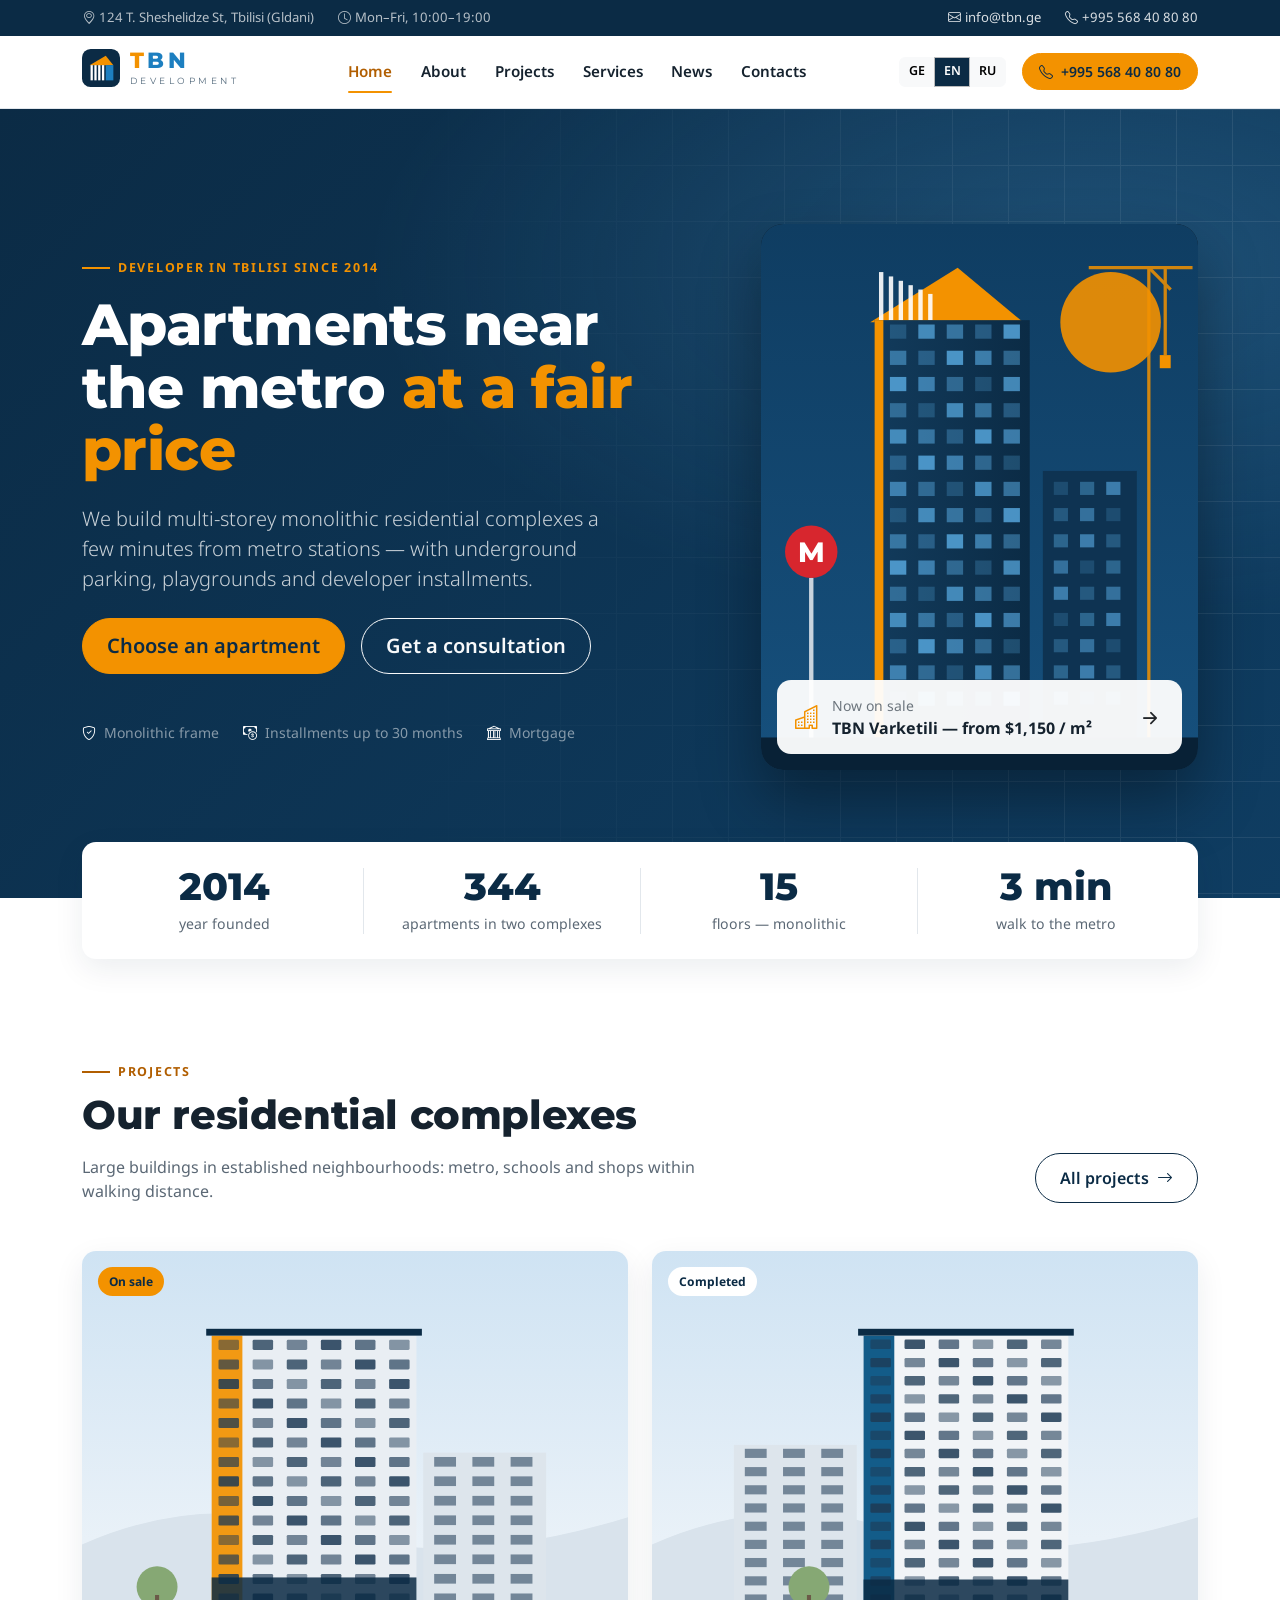
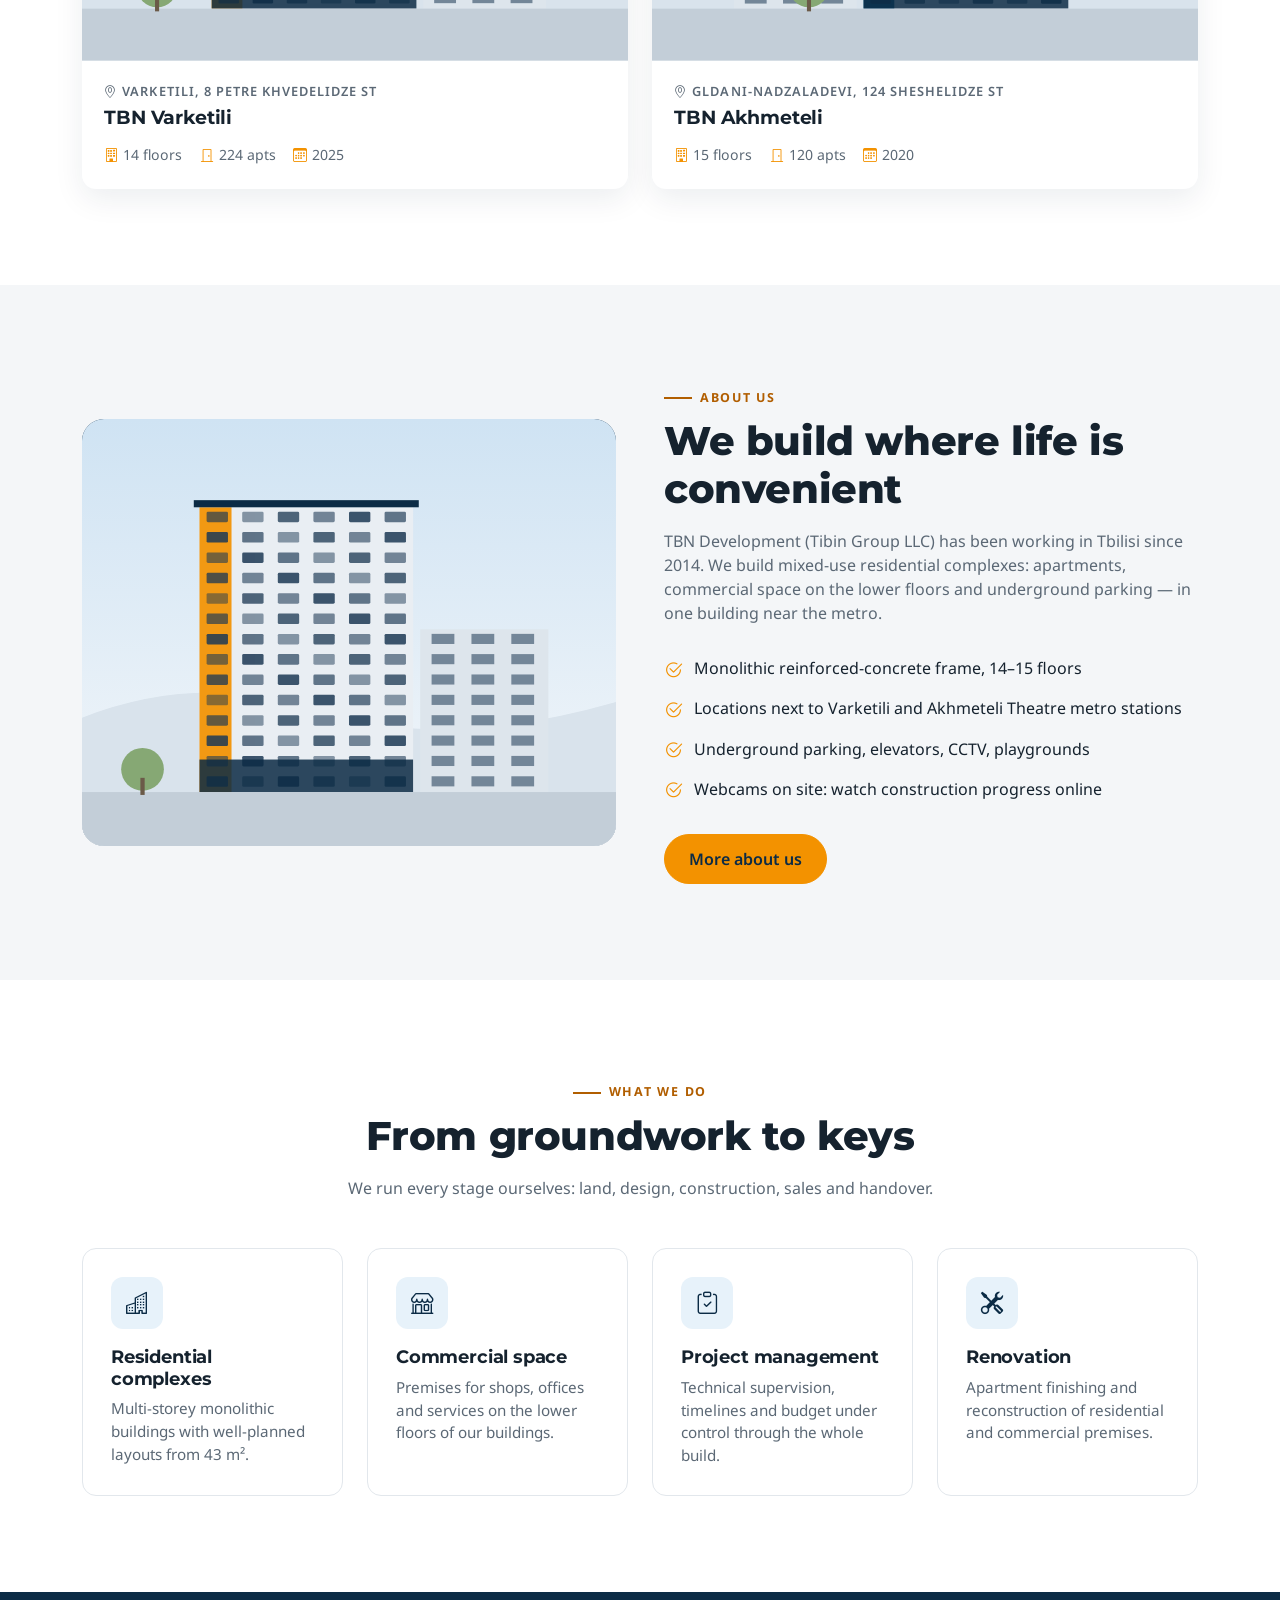
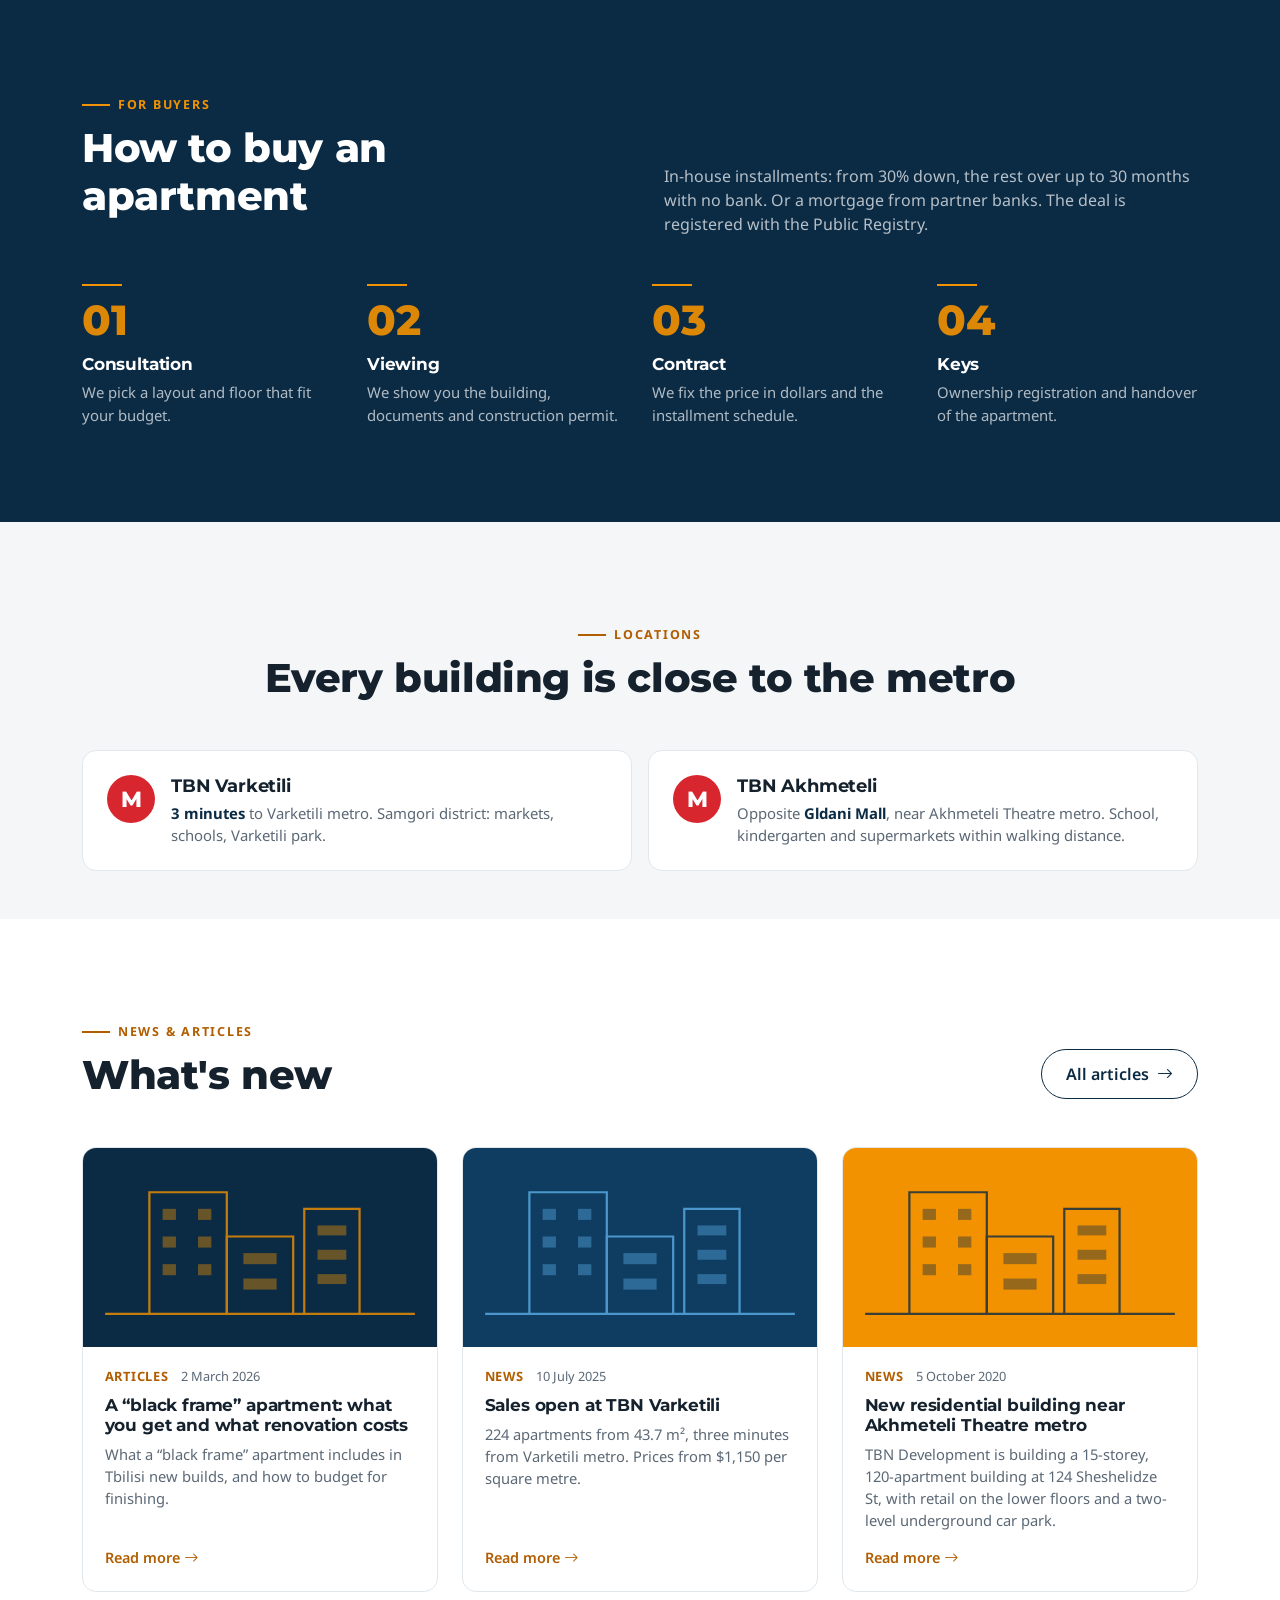
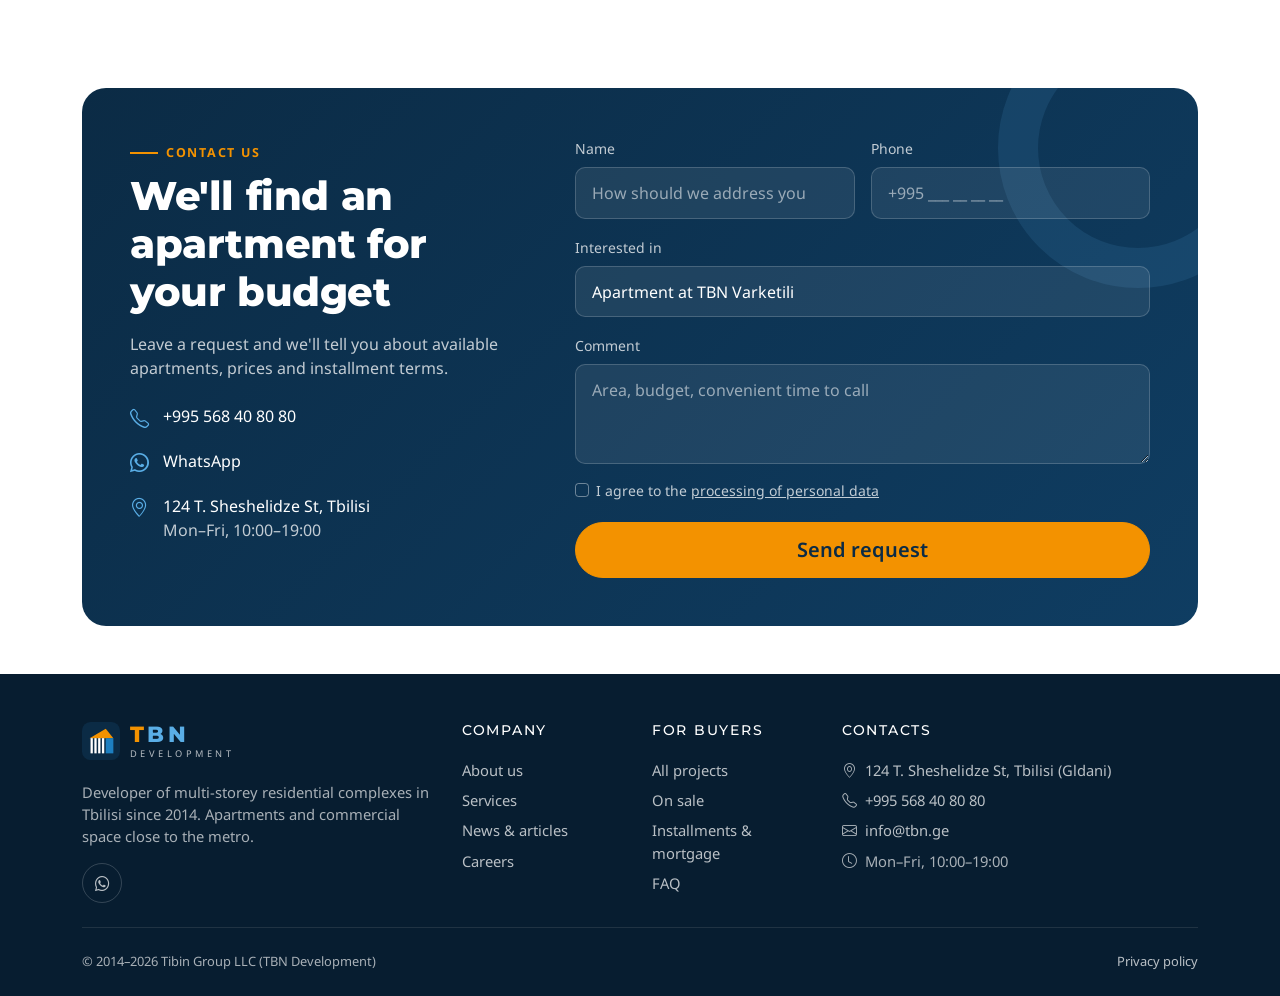
==== index.html @ 46a39933 "TBN Development: landing page and section pages (RU/EN/KA) Co-Authored-By: Claude Opus 5.5 <noreply@" ====
<!doctype html>
<html lang="ru">
<head>
  <meta charset="utf-8">
  <meta name="viewport" content="width=device-width, initial-scale=1">
  <title data-i18n="h.title">TBN Development — квартиры у метро в Тбилиси</title>
  <meta name="description" content="TBN Development — девелопер многоэтажных жилых комплексов в Тбилиси с 2014 года. Квартиры рядом с метро в Варкетили и Глдани, рассрочка от застройщика, ипотека." data-i18n-content="h.desc">
  <meta name="theme-color" content="#0b2b45">
  <meta property="og:type" content="website">
  <meta property="og:title" content="TBN Development — квартиры у метро в Тбилиси">
  <meta property="og:description" content="Монолитные жилые комплексы рядом с метро. С 2014 года.">
  <link rel="icon" href="assets/img/favicon.svg" type="image/svg+xml">

  <link rel="preconnect" href="https://fonts.googleapis.com">
  <link rel="preconnect" href="https://fonts.gstatic.com" crossorigin>
  <link href="https://fonts.googleapis.com/css2?family=Montserrat:wght@600;700;800&family=Noto+Sans:wght@400;500;600;700&family=Noto+Sans+Georgian:wght@400;600;700;800&display=swap" rel="stylesheet">
  <link href="https://cdn.jsdelivr.net/npm/bootstrap@5.3.3/dist/css/bootstrap.min.css" rel="stylesheet">
  <link href="https://cdn.jsdelivr.net/npm/bootstrap-icons@1.11.3/font/bootstrap-icons.min.css" rel="stylesheet">
  <link href="assets/css/style.css" rel="stylesheet">

  <script type="application/ld+json">
  {
    "@context": "https://schema.org",
    "@type": "HomeAndConstructionBusiness",
    "name": "TBN Development",
    "legalName": "Tibin Group LLC",
    "url": "http://www.tbn.ge/",
    "telephone": "+995568408080",
    "foundingDate": "2014",
    "address": { "@type": "PostalAddress", "streetAddress": "124 Tengiz Sheshelidze St", "addressLocality": "Tbilisi", "addressCountry": "GE" },
    "geo": { "@type": "GeoCoordinates", "latitude": 41.79012, "longitude": 44.81297 },
    "knowsLanguage": ["ka", "en", "ru"]
  }
  </script>
  <script data-goatcounter="https://olegi808.goatcounter.com/count" async src="https://gc.zgo.at/count.js"></script>
</head>
<body data-page="home">
  <a class="visually-hidden-focusable position-absolute top-0 start-0 m-2 btn btn-primary btn-sm" href="#main" data-i18n="ui.skip">Перейти к содержимому</a>
  <div data-include="header"></div>

  <main id="main">
    <!-- ===== HERO ===== -->
    <section class="vx-hero">
      <div class="vx-hero__grid"></div>
      <div class="container position-relative">
        <div class="row align-items-center g-4 g-lg-5">
          <div class="col-lg-7">
            <span class="vx-eyebrow" data-i18n="h.eyebrow">Девелопер в Тбилиси с 2014 года</span>
            <h1 class="mt-3 mb-4" data-i18n="h.h1">Квартиры у&nbsp;метро<br><span>по честной цене</span></h1>
            <p class="lead mb-4" data-i18n="h.lead">Строим многоэтажные монолитные жилые комплексы в нескольких минутах от станций метро — с подземным паркингом, детскими площадками и рассрочкой от застройщика.</p>
            <div class="d-flex flex-wrap gap-3">
              <a href="projects.html" class="btn btn-primary btn-lg" data-i18n="h.ctaProjects">Выбрать квартиру</a>
              <a href="#lead" class="btn btn-outline-light btn-lg" data-i18n="h.ctaConsult">Получить консультацию</a>
            </div>
            <div class="d-flex flex-wrap gap-4 mt-5 small text-white-50">
              <span><i class="bi bi-shield-check me-2 text-white"></i><span data-i18n="h.b1">Монолитный каркас</span></span>
              <span><i class="bi bi-cash-coin me-2 text-white"></i><span data-i18n="h.b2">Рассрочка до 30 месяцев</span></span>
              <span><i class="bi bi-bank me-2 text-white"></i><span data-i18n="h.b3">Ипотека</span></span>
            </div>
          </div>
          <div class="col-lg-5 d-none d-lg-block">
            <div class="vx-hero__visual" data-hero-visual>
              <a class="vx-hero__badge" href="project.html?id=varketili">
                <i class="bi bi-buildings"></i>
                <span class="flex-grow-1">
                  <small class="d-block text-secondary" data-i18n="h.badgeSmall">Сейчас в продаже</small>
                  <strong data-i18n="h.badge">TBN Varketili — от $1 150 / м²</strong>
                </span>
                <i class="bi bi-arrow-right-short fs-3 text-dark"></i>
              </a>
            </div>
          </div>
        </div>
      </div>
    </section>

    <!-- ===== ЦИФРЫ ===== -->
    <section class="vx-stats" aria-label="Компания в цифрах" data-i18n-aria="h.stats">
      <div class="container">
        <div class="vx-stats__card">
          <div class="row row-cols-2 row-cols-md-4 g-4 text-center">
            <div class="col"><div class="vx-stat__num" data-count="2014">2014</div><div class="vx-stat__label" data-i18n="h.s1">год основания</div></div>
            <div class="col"><div class="vx-stat__num" data-count="344">344</div><div class="vx-stat__label" data-i18n="h.s2">квартиры в двух комплексах</div></div>
            <div class="col"><div class="vx-stat__num" data-count="15">15</div><div class="vx-stat__label" data-i18n="h.s3">этажей — монолит</div></div>
            <div class="col"><div class="vx-stat__num" data-i18n="h.s4num">3 мин</div><div class="vx-stat__label" data-i18n="h.s4">пешком до метро</div></div>
          </div>
        </div>
      </div>
    </section>

    <!-- ===== ПРОЕКТЫ ===== -->
    <section class="vx-section" id="projects">
      <div class="container">
        <div class="d-flex flex-column flex-md-row justify-content-between align-items-md-end gap-3 mb-5">
          <div>
            <span class="vx-eyebrow" data-i18n="h.projEyebrow">Проекты</span>
            <h2 class="vx-section__title" data-i18n="h.projTitle">Наши жилые комплексы</h2>
            <p class="vx-section__lead mb-0" data-i18n="h.projLead">Большие дома в спальных районах с развитой инфраструктурой: метро, школы, магазины — в шаговой доступности.</p>
          </div>
          <a href="projects.html" class="btn btn-outline-dark flex-shrink-0"><span data-i18n="h.allProjects">Все проекты</span> <i class="bi bi-arrow-right ms-1"></i></a>
        </div>
        <div class="row g-4" data-projects="3"></div>
      </div>
    </section>

    <!-- ===== О КОМПАНИИ ===== -->
    <section class="vx-section vx-section--sand" id="about">
      <div class="container">
        <div class="row align-items-center g-4 g-lg-5">
          <div class="col-lg-6 vx-reveal">
            <div class="vx-about__img" data-about-visual></div>
          </div>
          <div class="col-lg-6 vx-reveal">
            <span class="vx-eyebrow" data-i18n="h.aboutEyebrow">О компании</span>
            <h2 class="vx-section__title" data-i18n="h.aboutTitle">Строим там, где удобно жить</h2>
            <p class="vx-section__lead" data-i18n="h.aboutLead">TBN Development (ООО «Тибин Груп») работает в Тбилиси с 2014 года. Мы строим многофункциональные жилые комплексы: квартиры, коммерческие помещения на нижних этажах и подземный паркинг — в одном доме рядом с метро.</p>
            <ul class="vx-check my-4">
              <li><i class="bi bi-check2-circle"></i><span data-i18n="h.a1">Монолитный железобетонный каркас, 14–15 этажей</span></li>
              <li><i class="bi bi-check2-circle"></i><span data-i18n="h.a2">Локации у станций метро «Варкетили» и «Театр Ахметели»</span></li>
              <li><i class="bi bi-check2-circle"></i><span data-i18n="h.a3">Подземный паркинг, лифты, видеонаблюдение, детские площадки</span></li>
              <li><i class="bi bi-check2-circle"></i><span data-i18n="h.a4">Веб-камеры на стройке: ход работ можно смотреть онлайн</span></li>
            </ul>
            <a href="about.html" class="btn btn-primary" data-i18n="h.aboutBtn">Подробнее о компании</a>
          </div>
        </div>
      </div>
    </section>

    <!-- ===== УСЛУГИ ===== -->
    <section class="vx-section" id="services">
      <div class="container">
        <div class="text-center mb-5">
          <span class="vx-eyebrow" data-i18n="h.servEyebrow">Что мы делаем</span>
          <h2 class="vx-section__title" data-i18n="h.servTitle">От котлована до ключей</h2>
          <p class="vx-section__lead mx-auto" data-i18n="h.servLead">Сами ведём проект на всех этапах: участок, проектирование, строительство, продажи и сдача дома.</p>
        </div>
        <div class="row g-4">
          <div class="col-sm-6 col-lg-3 vx-reveal">
            <div class="vx-service">
              <div class="vx-service__icon"><i class="bi bi-buildings"></i></div>
              <h3 data-i18n="svc.design.t">Жилые комплексы</h3>
              <p data-i18n="svc.design.d">Многоэтажные монолитные дома с продуманными планировками от 43 м².</p>
            </div>
          </div>
          <div class="col-sm-6 col-lg-3 vx-reveal">
            <div class="vx-service">
              <div class="vx-service__icon"><i class="bi bi-shop"></i></div>
              <h3 data-i18n="svc.build.t">Коммерция</h3>
              <p data-i18n="svc.build.d">Помещения под магазины, офисы и сервисы на нижних этажах наших домов.</p>
            </div>
          </div>
          <div class="col-sm-6 col-lg-3 vx-reveal">
            <div class="vx-service">
              <div class="vx-service__icon"><i class="bi bi-clipboard-check"></i></div>
              <h3 data-i18n="svc.finish.t">Управление проектом</h3>
              <p data-i18n="svc.finish.d">Технический надзор, сроки и бюджет под контролем на всём цикле стройки.</p>
            </div>
          </div>
          <div class="col-sm-6 col-lg-3 vx-reveal">
            <div class="vx-service">
              <div class="vx-service__icon"><i class="bi bi-tools"></i></div>
              <h3 data-i18n="svc.repair.t">Ремонт</h3>
              <p data-i18n="svc.repair.d">Отделка квартир и реконструкция жилых и коммерческих помещений.</p>
            </div>
          </div>
        </div>
      </div>
    </section>

    <!-- ===== ЭТАПЫ ПОКУПКИ ===== -->
    <section class="vx-section vx-section--dark">
      <div class="container">
        <div class="row g-4 g-lg-5 align-items-end mb-5">
          <div class="col-lg-6">
            <span class="vx-eyebrow" data-i18n="h.buyEyebrow">Покупателям</span>
            <h2 class="vx-section__title" data-i18n="h.buyTitle">Как купить квартиру</h2>
          </div>
          <div class="col-lg-6">
            <p class="vx-section__lead mb-0" data-i18n="h.buyLead">Внутренняя рассрочка: первый взнос от 30%, остаток — до 30 месяцев без банка. Или ипотека банков-партнёров. Сделка регистрируется в Публичном реестре.</p>
          </div>
        </div>
        <div class="row g-4">
          <div class="col-sm-6 col-lg-3 vx-reveal"><div class="vx-step"><div class="vx-step__num">01</div><h3 data-i18n="st1.t">Консультация</h3><p data-i18n="st1.d">Подбираем планировку и этаж под ваш бюджет.</p></div></div>
          <div class="col-sm-6 col-lg-3 vx-reveal"><div class="vx-step"><div class="vx-step__num">02</div><h3 data-i18n="st2.t">Просмотр</h3><p data-i18n="st2.d">Показываем объект, документы и разрешение на строительство.</p></div></div>
          <div class="col-sm-6 col-lg-3 vx-reveal"><div class="vx-step"><div class="vx-step__num">03</div><h3 data-i18n="st3.t">Договор</h3><p data-i18n="st3.d">Фиксируем цену в долларах и график рассрочки.</p></div></div>
          <div class="col-sm-6 col-lg-3 vx-reveal"><div class="vx-step"><div class="vx-step__num">04</div><h3 data-i18n="st4.t">Ключи</h3><p data-i18n="st4.d">Регистрация собственности и передача квартиры.</p></div></div>
        </div>
      </div>
    </section>

    <!-- ===== ЛОКАЦИИ ===== -->
    <section class="vx-section vx-section--sand pb-5">
      <div class="container">
        <div class="text-center mb-5">
          <span class="vx-eyebrow" data-i18n="h.locEyebrow">Локации</span>
          <h2 class="vx-section__title" data-i18n="h.locTitle">Каждый дом — рядом с метро</h2>
        </div>
        <div class="row g-3 justify-content-center">
          <div class="col-md-6 vx-reveal">
            <div class="vx-loc">
              <div class="vx-loc__metro" aria-hidden="true">M</div>
              <div>
                <h3>TBN Varketili</h3>
                <p data-i18n="loc1"><strong>3 минуты</strong> до метро «Варкетили». Самгорский район: рынки, школы, парк Варкетили.</p>
              </div>
            </div>
          </div>
          <div class="col-md-6 vx-reveal">
            <div class="vx-loc">
              <div class="vx-loc__metro" aria-hidden="true">M</div>
              <div>
                <h3>TBN Akhmeteli</h3>
                <p data-i18n="loc2">Напротив <strong>Gldani Mall</strong>, рядом с метро «Театр Ахметели». Школа, детсад и супермаркеты в шаговой доступности.</p>
              </div>
            </div>
          </div>
        </div>
      </div>
    </section>

    <!-- ===== НОВОСТИ ===== -->
    <section class="vx-section" id="news">
      <div class="container">
        <div class="d-flex flex-column flex-md-row justify-content-between align-items-md-end gap-3 mb-5">
          <div>
            <span class="vx-eyebrow" data-i18n="h.newsEyebrow">Новости и статьи</span>
            <h2 class="vx-section__title mb-0" data-i18n="h.newsTitle">Что нового</h2>
          </div>
          <a href="news.html" class="btn btn-outline-dark flex-shrink-0"><span data-i18n="h.allNews">Все материалы</span> <i class="bi bi-arrow-right ms-1"></i></a>
        </div>
        <div class="row g-4" data-news="3"></div>
      </div>
    </section>

    <!-- ===== ЗАЯВКА ===== -->
    <section class="pb-5" id="lead">
      <div class="container">
        <div class="vx-cta p-4 p-md-5">
          <div class="row g-4 g-lg-5 position-relative" style="z-index:1">
            <div class="col-lg-5">
              <span class="vx-eyebrow" data-i18n="f.eyebrow">Связаться с нами</span>
              <h2 class="vx-section__title text-white" data-i18n="f.title">Подберём квартиру под ваш бюджет</h2>
              <p class="opacity-75 mb-4" data-i18n="f.lead">Оставьте заявку — расскажем о свободных квартирах, ценах и условиях рассрочки.</p>
              <div class="vx-contact-line"><i class="bi bi-telephone"></i><a href="tel:+995568408080">+995 568 40 80 80</a></div>
              <div class="vx-contact-line"><i class="bi bi-whatsapp"></i><a href="https://wa.me/995568408080" target="_blank" rel="noopener">WhatsApp</a></div>
              <div class="vx-contact-line"><i class="bi bi-geo-alt"></i><span><span data-i18n="ui.addrShort">Тбилиси, ул. Т. Шешелидзе, 124</span><br><span class="opacity-75" data-i18n="ui.hours">Пн–Пт, 10:00–19:00</span></span></div>
            </div>
            <div class="col-lg-7">
              <form class="row g-3" data-lead novalidate>
                <div class="col-sm-6">
                  <label class="form-label small opacity-75" for="leadName" data-i18n="f.name">Имя</label>
                  <input class="form-control" id="leadName" name="name" autocomplete="name" placeholder="Как к вам обращаться" data-i18n-ph="f.namePh" required>
                  <div class="invalid-feedback" data-i18n="f.nameErr">Введите имя</div>
                </div>
                <div class="col-sm-6">
                  <label class="form-label small opacity-75" for="leadPhone" data-i18n="f.phone">Телефон</label>
                  <input class="form-control" id="leadPhone" name="phone" type="tel" autocomplete="tel" placeholder="+995 ___ __ __ __" pattern="[+0-9 ()\-]{7,}" required>
                  <div class="invalid-feedback" data-i18n="f.phoneErr">Введите корректный номер</div>
                </div>
                <div class="col-12">
                  <label class="form-label small opacity-75" for="leadTopic" data-i18n="f.topic">Интересует</label>
                  <select class="form-select" id="leadTopic" name="topic">
                    <option value="varketili" data-i18n="f.t1">Квартира в TBN Varketili</option>
                    <option value="finance" data-i18n="f.t2">Рассрочка / ипотека</option>
                    <option value="commercial" data-i18n="f.t3">Коммерческое помещение</option>
                    <option value="parking" data-i18n="f.t4">Парковочное место</option>
                    <option value="other" data-i18n="f.t5">Другое</option>
                  </select>
                </div>
                <div class="col-12">
                  <label class="form-label small opacity-75" for="leadMsg" data-i18n="f.msg">Комментарий</label>
                  <textarea class="form-control" id="leadMsg" name="message" rows="3" placeholder="Площадь, бюджет, удобное время для звонка" data-i18n-ph="f.msgPh"></textarea>
                </div>
                <div class="col-12">
                  <div class="form-check small">
                    <input class="form-check-input" type="checkbox" id="leadAgree" required>
                    <label class="form-check-label opacity-75" for="leadAgree" data-i18n="f.agree">Согласен с <a class="text-white text-decoration-underline" href="privacy.html">обработкой персональных данных</a></label>
                  </div>
                </div>
                <div class="col-12">
                  <button class="btn btn-primary btn-lg w-100" type="submit" data-i18n="f.submit">Отправить заявку</button>
                </div>
              </form>
            </div>
          </div>
        </div>
      </div>
    </section>
  </main>

  <div data-include="footer"></div>

  <script src="https://cdn.jsdelivr.net/npm/bootstrap@5.3.3/dist/js/bootstrap.bundle.min.js"></script>
  <script src="assets/js/i18n.js"></script>
  <script src="assets/js/data.js"></script>
  <script src="assets/js/main.js"></script>
</body>
</html>
---- assets/css/style.css ----
/* ==========================================================================
   TBN Development — основной стиль
   Bootstrap 5.3 + кастомная тема. Цвета вынесены в переменные — меняйте здесь.
   ========================================================================== */

:root {
  /* Фирменная палитра TBN (по логотипу tbn.ge: синий #005080 + оранжевый) */
  --vx-navy: #0b2b45;        /* глубокий синий */
  --vx-navy-2: #0f3d62;
  --vx-sky: #5aaee6;         /* светлый синий для тёмного фона */
  --vx-sky-soft: #e7f2fa;
  --vx-accent: #f39200;      /* оранжевая «T» логотипа */
  --vx-accent-dark: #e08600;
  --vx-accent-ink: #b15e00;  /* оранжевый для мелкого текста на белом (контраст ≥ 4.5) */
  --vx-sand: #f4f6f8;
  --vx-text: #15222e;
  --vx-muted: #5b6875;
  --vx-border: #e2e7ec;
  --vx-radius: 14px;
  --vx-shadow: 0 10px 30px rgba(11, 43, 69, .08);

  /* Переопределение переменных Bootstrap */
  --bs-primary: var(--vx-accent);
  --bs-primary-rgb: 243, 146, 0;
  --bs-body-font-family: "Noto Sans", "Noto Sans Georgian", system-ui, sans-serif;
  --bs-body-color: var(--vx-text);
  --bs-link-color: var(--vx-accent-ink);
  --bs-link-hover-color: var(--vx-navy);
  --bs-border-radius: 10px;
}

html { scroll-behavior: smooth; scroll-padding-top: 80px; }
body { background: #fff; color: var(--vx-text); -webkit-font-smoothing: antialiased; }

h1, h2, h3, h4, h5, .display-font, .navbar-brand {
  font-family: "Montserrat", "Noto Sans Georgian", sans-serif;
  letter-spacing: -.01em;
}

a { text-decoration: none; }

/* ---------- Грузинский: свой шрифт, без капса (Мтаврули), длинные слова переносятся ---------- */
html:lang(ka) body { font-family: "Noto Sans Georgian", "Noto Sans", sans-serif; }
html:lang(ka) h1, html:lang(ka) h2, html:lang(ka) h3, html:lang(ka) h4, html:lang(ka) h5 { font-family: "Noto Sans Georgian", sans-serif; letter-spacing: 0; }
html:lang(ka) .vx-eyebrow, html:lang(ka) .vx-project__district, html:lang(ka) .vx-news__tag,
html:lang(ka) .vx-spec small, html:lang(ka) .vx-footer h4 { text-transform: none; letter-spacing: .02em; }
html:lang(ka) .vx-hero h1 { font-size: clamp(1.8rem, 4.2vw, 3.1rem); }
html:lang(ka) .vx-page-head h1, html:lang(ka) .vx-section__title { font-size: clamp(1.5rem, 3.6vw, 2.4rem); }
html:lang(ka) .nav-link { font-size: .9rem; padding-left: .6rem !important; padding-right: .6rem !important; }
h1, h2, h3 { overflow-wrap: break-word; hyphens: auto; }
img { max-width: 100%; }

/* ---------- Кнопки ---------- */
.btn { font-weight: 600; padding: .75rem 1.5rem; border-radius: 999px; }
.btn-sm { padding: .45rem 1rem; }
.btn-primary {
  --bs-btn-bg: var(--vx-accent); --bs-btn-border-color: var(--vx-accent);
  --bs-btn-hover-bg: var(--vx-accent-dark); --bs-btn-hover-border-color: var(--vx-accent-dark);
  --bs-btn-active-bg: var(--vx-accent-dark); --bs-btn-active-border-color: var(--vx-accent-dark);
  --bs-btn-focus-shadow-rgb: 243, 146, 0;
  /* тёмный текст на оранжевом: с белым контраст ниже 3:1 */
  --bs-btn-color: var(--vx-navy); --bs-btn-hover-color: var(--vx-navy); --bs-btn-active-color: var(--vx-navy);
}
.btn-outline-light:hover { color: var(--vx-navy); }
.btn-outline-dark { --bs-btn-color: var(--vx-navy); --bs-btn-border-color: var(--vx-navy); --bs-btn-hover-bg: var(--vx-navy); }

/* ---------- Логотип ---------- */
.vx-logo { display: inline-flex; align-items: center; gap: .6rem; color: inherit; }
.vx-logo svg { width: 38px; height: 38px; flex: none; }
.vx-logo__text { display: flex; flex-direction: column; line-height: 1; }
.vx-logo__name { font-family: "Montserrat", sans-serif; font-weight: 800; font-size: 1.35rem; letter-spacing: .18em; }
.vx-logo__sub { font-size: .58rem; letter-spacing: .38em; text-transform: uppercase; opacity: .7; margin-top: .25rem; }

/* ---------- Навигация ---------- */
.vx-topbar { background: var(--vx-navy); color: rgba(255,255,255,.7); font-size: .82rem; }
.vx-topbar a { color: rgba(255,255,255,.85); }
.vx-topbar a:hover { color: #fff; }

.vx-nav {
  background: #fff;
  border-bottom: 1px solid var(--vx-border);
  transition: box-shadow .25s;
}
/* backdrop-filter создаёт containing block для fixed-потомков и ломает
   мобильное offcanvas-меню, поэтому включаем его только на десктопе */
@media (min-width: 992px) {
  .vx-nav { background: rgba(255,255,255,.94); backdrop-filter: saturate(160%) blur(10px); }
}
.vx-nav.is-scrolled { box-shadow: 0 6px 24px rgba(11,43,69,.08); }
.vx-nav .navbar-brand { color: var(--vx-navy); }
.vx-nav .nav-link {
  color: var(--vx-text); font-weight: 600; font-size: .95rem;
  padding: .5rem .9rem !important; position: relative;
}
.vx-nav .nav-link:hover, .vx-nav .nav-link.active { color: var(--vx-accent-ink); }
@media (min-width: 992px) {
  .vx-nav .nav-link.active::after {
    content: ""; position: absolute; left: .9rem; right: .9rem; bottom: -2px;
    height: 2px; background: var(--vx-accent); border-radius: 2px;
  }
}
.vx-lang .btn { padding: .3rem .55rem; font-size: .78rem; border-radius: 6px; }
.vx-lang .btn.active { background: var(--vx-navy); color: #fff; }

/* ---------- Hero ---------- */
.vx-hero {
  position: relative; overflow: hidden; color: #fff;
  background:
    radial-gradient(1200px 600px at 85% 20%, rgba(90,174,230,.22), transparent 60%),
    linear-gradient(135deg, var(--vx-navy) 0%, var(--vx-navy-2) 100%);
  padding: clamp(4rem, 9vw, 7.5rem) 0 clamp(5rem, 10vw, 8rem);
}
.vx-hero__grid {
  position: absolute; inset: 0; opacity: .08; pointer-events: none;
  background-image: linear-gradient(#fff 1px, transparent 1px), linear-gradient(90deg, #fff 1px, transparent 1px);
  background-size: 56px 56px;
  mask-image: linear-gradient(to left, #000 10%, transparent 70%);
}
.vx-hero h1 { font-weight: 800; font-size: clamp(2.1rem, 5vw, 3.6rem); line-height: 1.08; }
.vx-hero h1 span { color: var(--vx-accent); }
.vx-hero .lead { color: rgba(255,255,255,.78); max-width: 34rem; }
.vx-eyebrow {
  display: inline-flex; align-items: center; gap: .5rem;
  font-size: .78rem; font-weight: 700; letter-spacing: .14em; text-transform: uppercase;
  color: var(--vx-accent-ink);
}
.vx-eyebrow::before { content: ""; width: 28px; height: 2px; background: currentColor; }
.vx-hero .vx-eyebrow, .vx-section--dark .vx-eyebrow, .vx-cta .vx-eyebrow, .vx-page-head .vx-eyebrow { color: var(--vx-accent); }

.vx-hero__visual {
  position: relative; border-radius: 22px; overflow: hidden;
  aspect-ratio: 4 / 5; box-shadow: 0 30px 60px rgba(0,0,0,.35);
  background: #0f1720;
}
/* Иллюстрация вместо рендера. Когда появятся фото — <img> с object-fit: cover. */
.vx-hero__visual > svg, .vx-hero__visual > img { position: absolute; inset: 0; width: 100%; height: 100%; object-fit: cover; display: block; }
.vx-hero__badge {
  position: absolute; left: 1rem; right: 1rem; bottom: 1rem;
  background: rgba(255,255,255,.95); color: var(--vx-text);
  border-radius: 14px; padding: .9rem 1.1rem;
  display: flex; align-items: center; gap: .85rem;
}
.vx-hero__badge i { font-size: 1.5rem; color: var(--vx-accent); }

/* ---------- Цифры ---------- */
.vx-stats { margin-top: -3.5rem; position: relative; z-index: 2; }
.vx-stats__card { background: #fff; border-radius: var(--vx-radius); box-shadow: var(--vx-shadow); padding: 1.6rem 1rem; }
.vx-stat__num { font-family: "Montserrat", sans-serif; font-weight: 800; font-size: clamp(1.7rem, 3.4vw, 2.4rem); color: var(--vx-navy); line-height: 1; }
.vx-stat__label { color: var(--vx-muted); font-size: .88rem; margin-top: .4rem; }
@media (min-width: 768px) {
  .vx-stats__card .col + .col { border-left: 1px solid var(--vx-border); }
}

/* ---------- Секции ---------- */
.vx-section { padding: clamp(3.5rem, 8vw, 6rem) 0; }
.vx-section--sand { background: var(--vx-sand); }
.vx-section--dark { background: var(--vx-navy); color: #fff; }
.vx-section__title { font-weight: 800; font-size: clamp(1.7rem, 3.4vw, 2.5rem); margin: .6rem 0 1rem; }
.vx-section__lead { color: var(--vx-muted); max-width: 40rem; }
.vx-section--dark .vx-section__lead { color: rgba(255,255,255,.7); }

/* ---------- Услуги ---------- */
.vx-service {
  height: 100%; padding: 1.75rem; border-radius: var(--vx-radius);
  border: 1px solid var(--vx-border); background: #fff;
  transition: transform .25s, box-shadow .25s, border-color .25s;
}
.vx-service:hover { transform: translateY(-4px); box-shadow: var(--vx-shadow); border-color: transparent; }
.vx-service__icon {
  width: 52px; height: 52px; border-radius: 12px; display: grid; place-items: center;
  background: var(--vx-sky-soft); color: var(--vx-navy); font-size: 1.4rem; margin-bottom: 1.1rem;
}
.vx-service h3 { font-size: 1.12rem; font-weight: 700; }
.vx-service p { color: var(--vx-muted); margin: 0; font-size: .95rem; }

/* ---------- Карточки проектов ---------- */
.vx-project {
  display: block; height: 100%; color: inherit; background: #fff;
  border-radius: var(--vx-radius); overflow: hidden; box-shadow: var(--vx-shadow);
  transition: transform .3s, box-shadow .3s;
}
.vx-project:hover { color: inherit; transform: translateY(-5px); box-shadow: 0 18px 40px rgba(11,43,69,.14); }
.vx-project__media { position: relative; aspect-ratio: 4 / 3; overflow: hidden; }
.vx-project__media > svg, .vx-project__media > img { width: 100%; height: 100%; object-fit: cover; display: block; transition: transform .6s; }
.vx-project:hover .vx-project__media > svg, .vx-project:hover .vx-project__media > img { transform: scale(1.04); }
.vx-project__status {
  position: absolute; top: 1rem; left: 1rem; font-size: .75rem; font-weight: 700;
  padding: .35rem .7rem; border-radius: 999px; background: #fff; color: var(--vx-navy);
}
.vx-project__status--active { background: var(--vx-accent); color: var(--vx-navy); }
.vx-project__body { padding: 1.35rem 1.4rem 1.5rem; }
.vx-project__district { font-size: .8rem; color: var(--vx-muted); text-transform: uppercase; letter-spacing: .08em; font-weight: 600; }
.vx-project__title { font-size: 1.18rem; font-weight: 700; margin: .35rem 0 .9rem; }
.vx-project__meta { display: flex; flex-wrap: wrap; gap: .4rem 1.1rem; font-size: .88rem; color: var(--vx-muted); }
.vx-project__meta i { color: var(--vx-accent); margin-right: .3rem; }

/* Фильтры */
.vx-filter .btn { border-radius: 999px; padding: .45rem 1.1rem; font-size: .9rem; border: 1px solid var(--vx-border); background: #fff; color: var(--vx-text); }
.vx-filter .btn.active { background: var(--vx-navy); color: #fff; border-color: var(--vx-navy); }

/* ---------- О компании ---------- */
.vx-about__img { position: relative; border-radius: 22px; overflow: hidden; aspect-ratio: 5 / 4; background: var(--vx-navy); }
.vx-about__img > svg, .vx-about__img > img { position: absolute; inset: 0; width: 100%; height: 100%; object-fit: cover; display: block; }
.vx-check { list-style: none; padding: 0; margin: 0; }
.vx-check li { display: flex; gap: .75rem; padding: .45rem 0; }
.vx-check i { color: var(--vx-accent); font-size: 1.15rem; line-height: 1.4; }

/* ---------- Этапы ---------- */
.vx-step { position: relative; padding-top: 1rem; }
.vx-step__num { font-family: "Montserrat", sans-serif; font-weight: 800; font-size: 2.6rem; color: var(--vx-accent); opacity: .9; line-height: 1; }
.vx-step h3 { font-size: 1.08rem; font-weight: 700; margin: .8rem 0 .4rem; }
.vx-step p { color: rgba(255,255,255,.68); font-size: .93rem; margin: 0; }
.vx-step::before { content: ""; position: absolute; top: 0; left: 0; width: 40px; height: 2px; background: var(--vx-accent); }

/* ---------- Новости ---------- */
.vx-news { display: flex; flex-direction: column; height: 100%; color: inherit; border-radius: var(--vx-radius); overflow: hidden; background: #fff; border: 1px solid var(--vx-border); transition: box-shadow .25s; }
.vx-news:hover { color: inherit; box-shadow: var(--vx-shadow); }
.vx-news__media { aspect-ratio: 16 / 9; overflow: hidden; }
.vx-news__media svg { width: 100%; height: 100%; display: block; }
.vx-news__body { padding: 1.25rem 1.35rem 1.4rem; display: flex; flex-direction: column; flex: 1; }
.vx-news__meta { font-size: .8rem; color: var(--vx-muted); display: flex; gap: .75rem; }
.vx-news__tag { color: var(--vx-accent-ink); font-weight: 700; text-transform: uppercase; letter-spacing: .06em; }
.vx-news h3 { font-size: 1.05rem; font-weight: 700; margin: .5rem 0; }
.vx-news p { color: var(--vx-muted); font-size: .92rem; }
.vx-news__more { margin-top: auto; font-weight: 600; font-size: .9rem; color: var(--vx-accent-ink); }

/* ---------- Клиенты ---------- */
.vx-client {
  height: 100%; display: flex; align-items: center; gap: .9rem;
  padding: 1.2rem 1.3rem; border-radius: var(--vx-radius); background: #fff; border: 1px solid var(--vx-border);
  font-weight: 600;
}
.vx-client i { font-size: 1.6rem; color: var(--vx-navy); }

/* ---------- CTA + форма ---------- */
.vx-cta { border-radius: 24px; background: linear-gradient(135deg, var(--vx-navy), var(--vx-navy-2)); color: #fff; overflow: hidden; position: relative; }
.vx-cta::after { content: ""; position: absolute; right: -80px; top: -80px; width: 280px; height: 280px; border-radius: 50%; border: 40px solid rgba(90,174,230,.12); }
.vx-cta .form-control, .vx-cta .form-select { background: rgba(255,255,255,.08); border-color: rgba(255,255,255,.18); color: #fff; padding: .8rem 1rem; }
.vx-cta .form-control::placeholder { color: rgba(255,255,255,.55); }
.vx-cta .form-control:focus, .vx-cta .form-select:focus { background: rgba(255,255,255,.12); border-color: var(--vx-sky); box-shadow: 0 0 0 .2rem rgba(90,174,230,.25); color: #fff; }
.vx-cta .form-select option { color: var(--vx-text); }
.vx-cta .form-check-input { background-color: transparent; border-color: rgba(255,255,255,.4); }
.vx-contact-line { display: flex; gap: .85rem; align-items: flex-start; margin-bottom: 1rem; }
.vx-contact-line i { font-size: 1.2rem; color: var(--vx-sky); }
.vx-contact-line a { color: #fff; }

/* ---------- Подвал ---------- */
.vx-footer { background: #071d30; color: rgba(255,255,255,.65); font-size: .92rem; }
.vx-footer h4 { color: #fff; font-size: .9rem; text-transform: uppercase; letter-spacing: .12em; margin-bottom: 1rem; }
.vx-footer a { color: rgba(255,255,255,.72); }
.vx-footer a:hover { color: #fff; }
.vx-footer ul { list-style: none; padding: 0; margin: 0; }
.vx-footer li { padding: .25rem 0; }
.vx-social { display: inline-grid; place-items: center; width: 40px; height: 40px; border-radius: 50%; border: 1px solid rgba(255,255,255,.18); }
.vx-social:hover { background: var(--vx-accent); border-color: var(--vx-accent); }

/* ---------- Внутренние страницы ---------- */
.vx-page-head { background: var(--vx-navy); color: #fff; padding: clamp(3rem, 7vw, 5rem) 0 clamp(2.5rem, 6vw, 4rem); position: relative; overflow: hidden; }
.vx-page-head h1 { font-weight: 800; font-size: clamp(1.9rem, 4.5vw, 3rem); }
.vx-page-head .breadcrumb { --bs-breadcrumb-divider-color: rgba(255,255,255,.4); --bs-breadcrumb-item-active-color: rgba(255,255,255,.6); font-size: .88rem; }
.vx-page-head .breadcrumb a { color: var(--vx-sky); }
.vx-stub { border: 2px dashed var(--vx-border); border-radius: var(--vx-radius); padding: 2.5rem 1.5rem; text-align: center; color: var(--vx-muted); background: #fafbfc; }
.vx-stub i { font-size: 2rem; color: var(--vx-sky); }
.vx-spec { display: grid; grid-template-columns: repeat(auto-fit, minmax(150px, 1fr)); gap: 1rem; }
.vx-spec > div { background: var(--vx-sand); border-radius: 12px; padding: 1rem 1.1rem; }
.vx-spec small { display: block; color: var(--vx-muted); font-size: .78rem; text-transform: uppercase; letter-spacing: .06em; }
.vx-spec strong { font-size: 1.05rem; }

/* ---------- Плавное появление ---------- */
.vx-reveal { opacity: 0; transform: translateY(18px); transition: opacity .7s ease, transform .7s ease; }
.vx-reveal.is-visible { opacity: 1; transform: none; }
@media (prefers-reduced-motion: reduce) {
  .vx-reveal { opacity: 1; transform: none; transition: none; }
  html { scroll-behavior: auto; }
}

/* ---------- Кнопка «наверх» ---------- */
.vx-totop { position: fixed; right: 16px; bottom: 16px; width: 46px; height: 46px; border-radius: 50%; background: var(--vx-accent); color: var(--vx-navy); display: grid; place-items: center; box-shadow: var(--vx-shadow); opacity: 0; pointer-events: none; transition: opacity .25s; z-index: 1030; border: 0; }
.vx-totop.is-visible { opacity: 1; pointer-events: auto; }

/* ---------- Логотип TBN: «T» оранжевая, «BN» синие ---------- */
.vx-logo__name .t { color: var(--vx-accent); }
.vx-logo__name .bn { color: #1d7fc0; }
.vx-footer .vx-logo__name .bn, .offcanvas .vx-logo__name .bn { color: #1d7fc0; }
.vx-footer .vx-logo__name .bn { color: var(--vx-sky); }

/* ---------- Локации у метро ---------- */
.vx-loc { height: 100%; border-radius: var(--vx-radius); background: #fff; border: 1px solid var(--vx-border); padding: 1.5rem; display: flex; gap: 1rem; }
.vx-loc__metro { flex: none; width: 48px; height: 48px; border-radius: 50%; background: #d7262e; color: #fff; display: grid; place-items: center; font: 800 1.35rem "Montserrat", sans-serif; }
.vx-loc h3 { font-size: 1.1rem; font-weight: 700; margin-bottom: .35rem; }
.vx-loc p { color: var(--vx-muted); margin: 0; font-size: .93rem; }
.vx-loc strong { color: var(--vx-navy); }
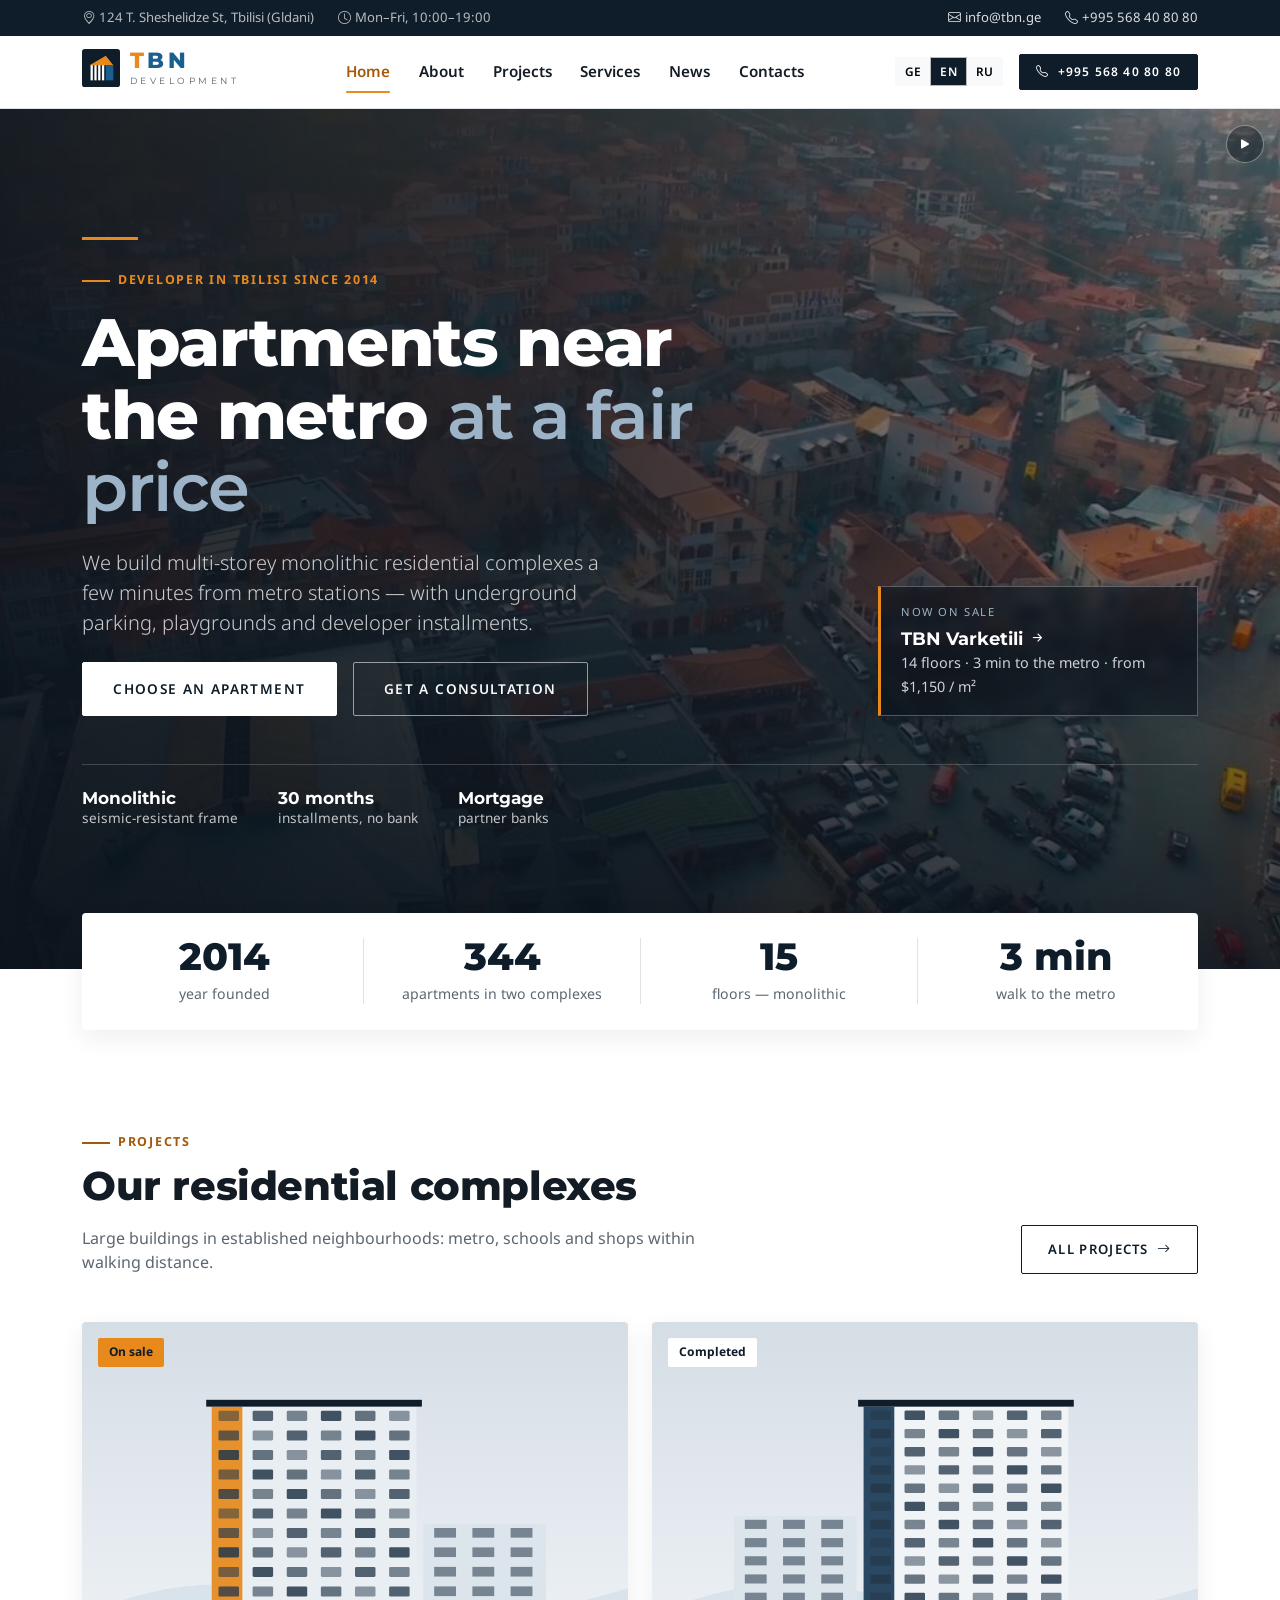
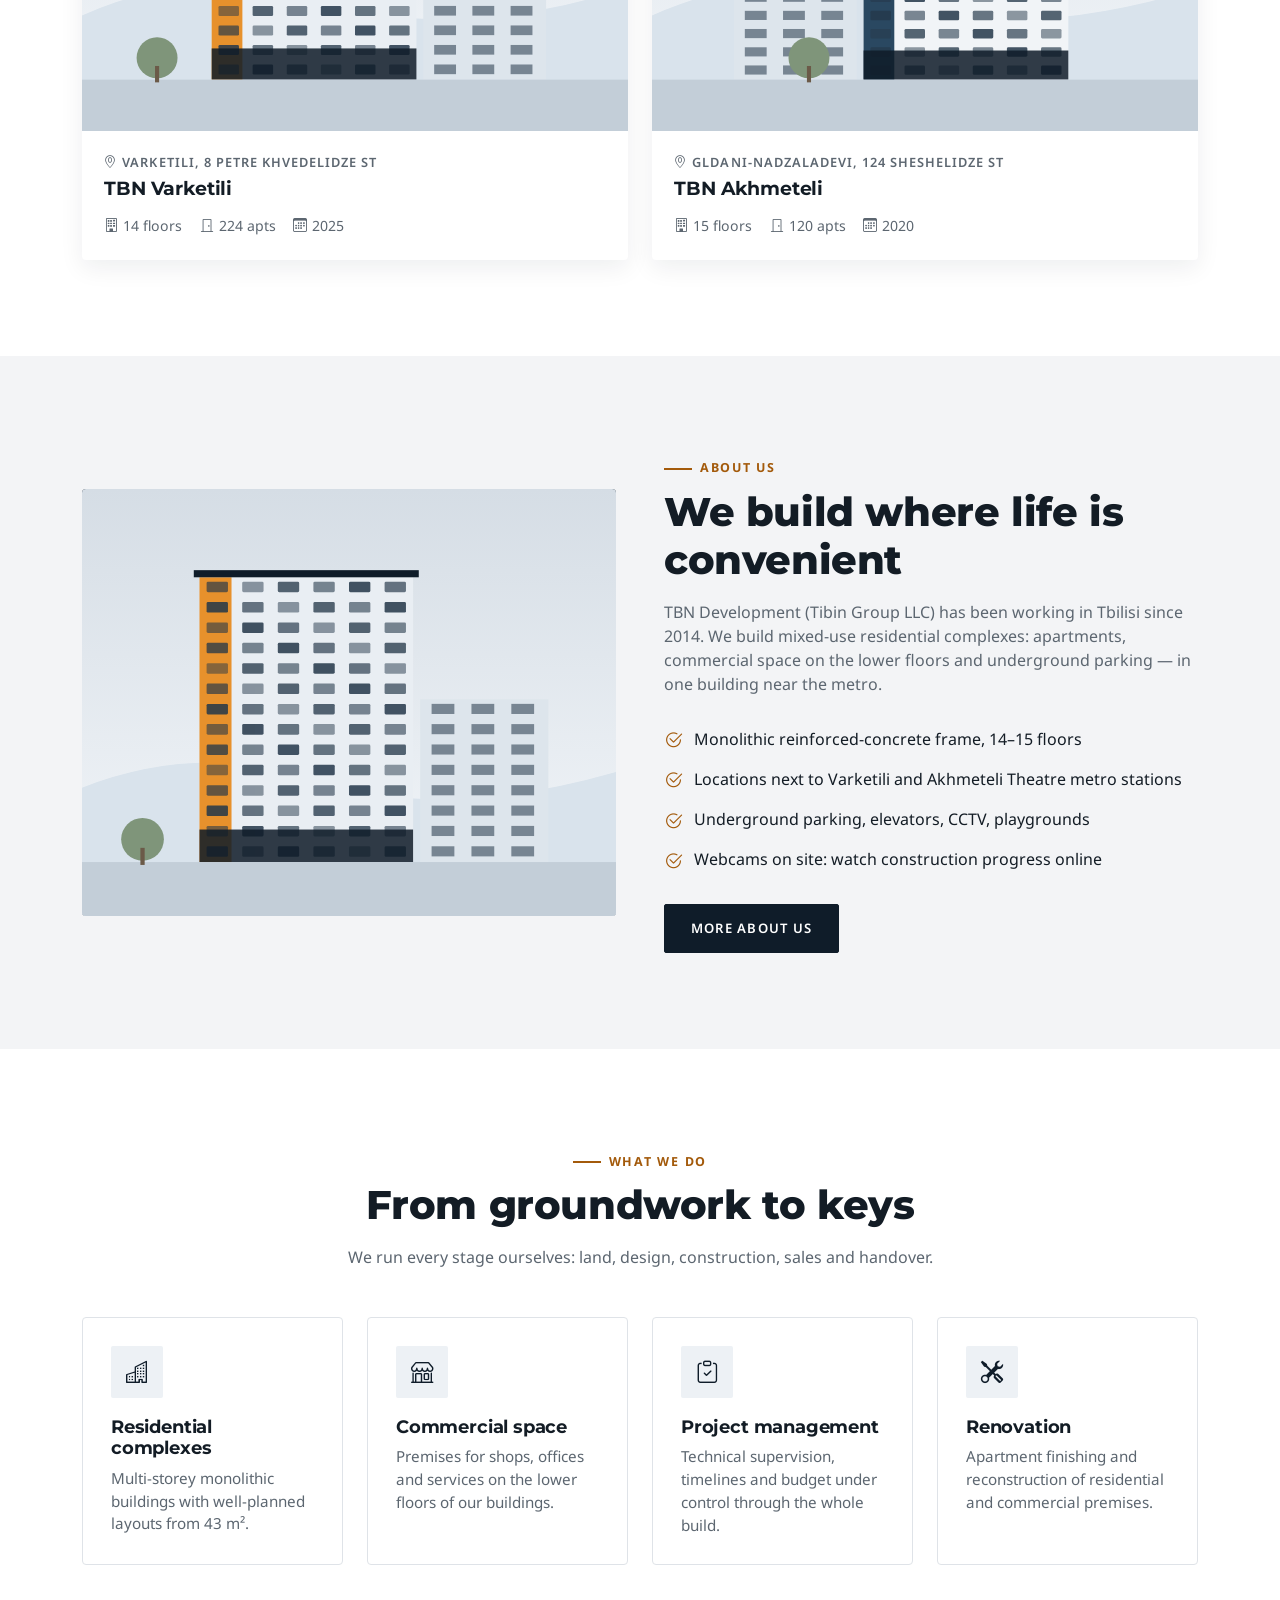
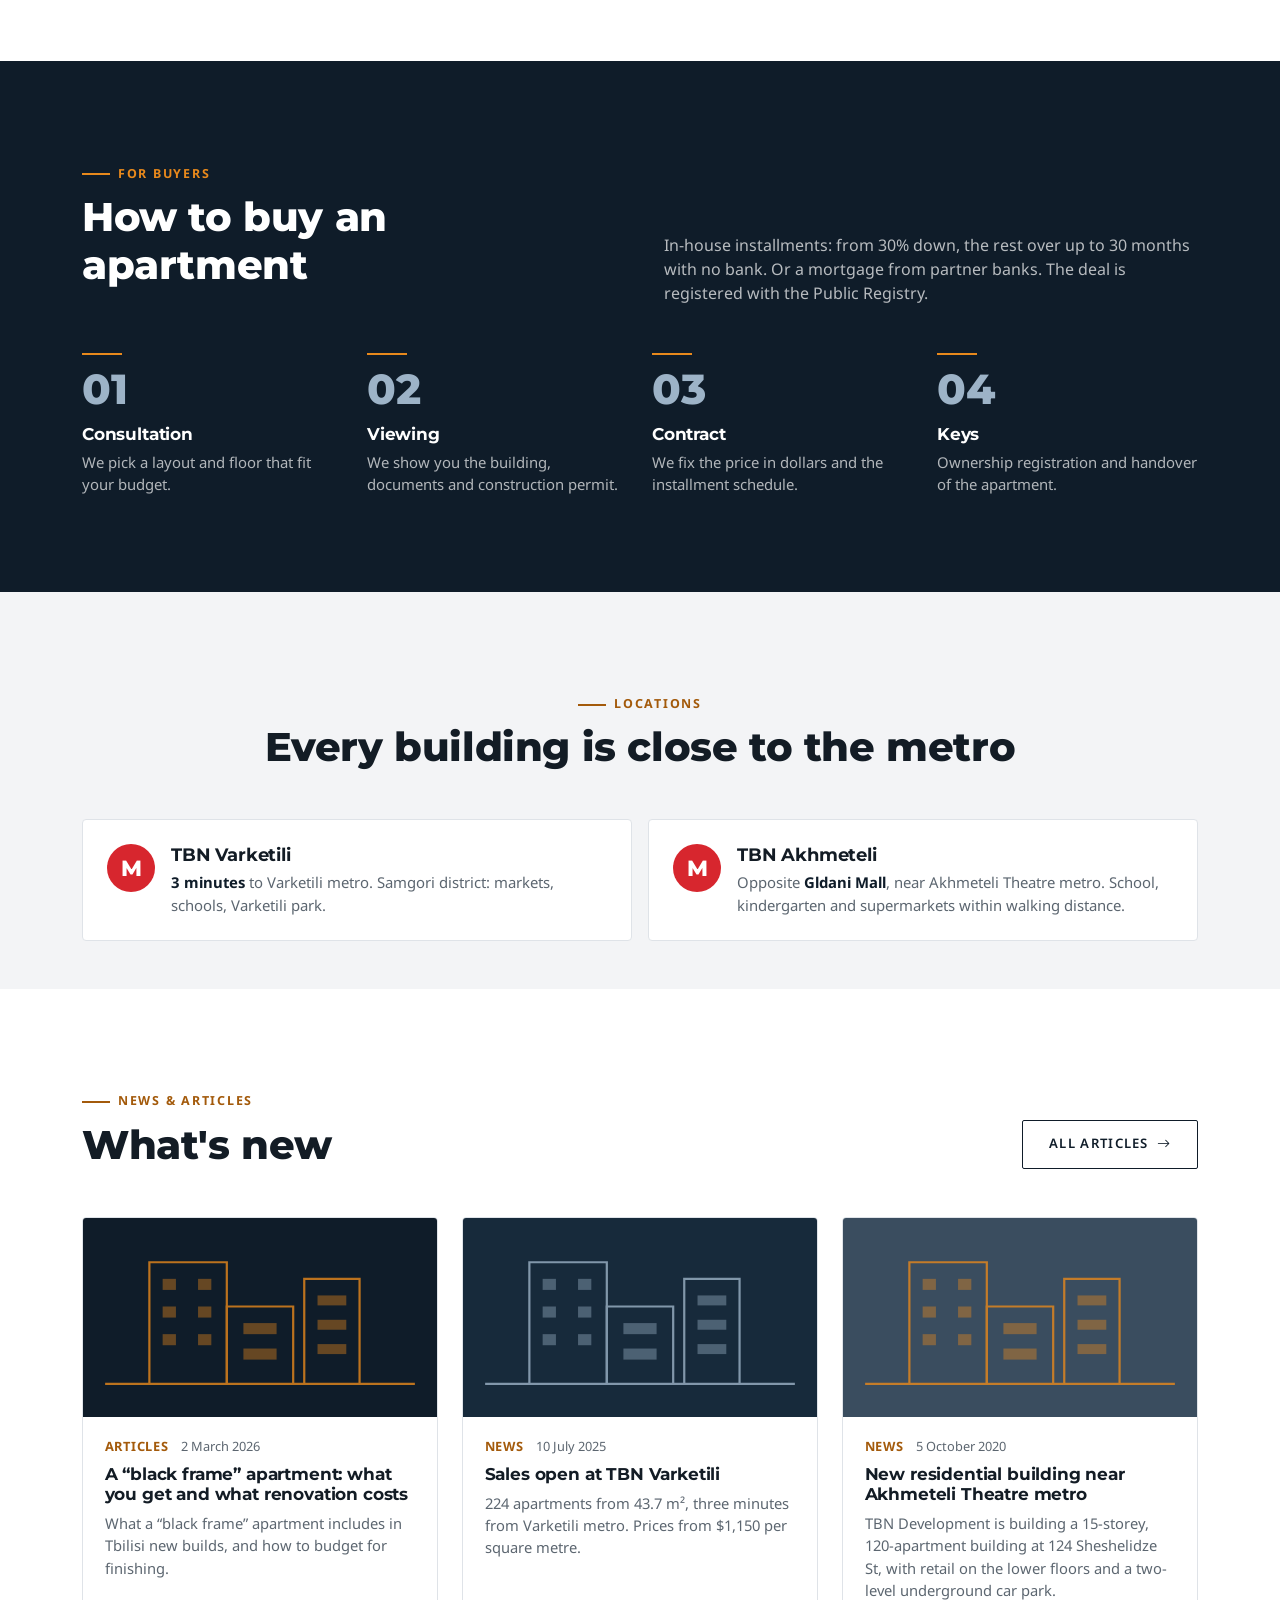
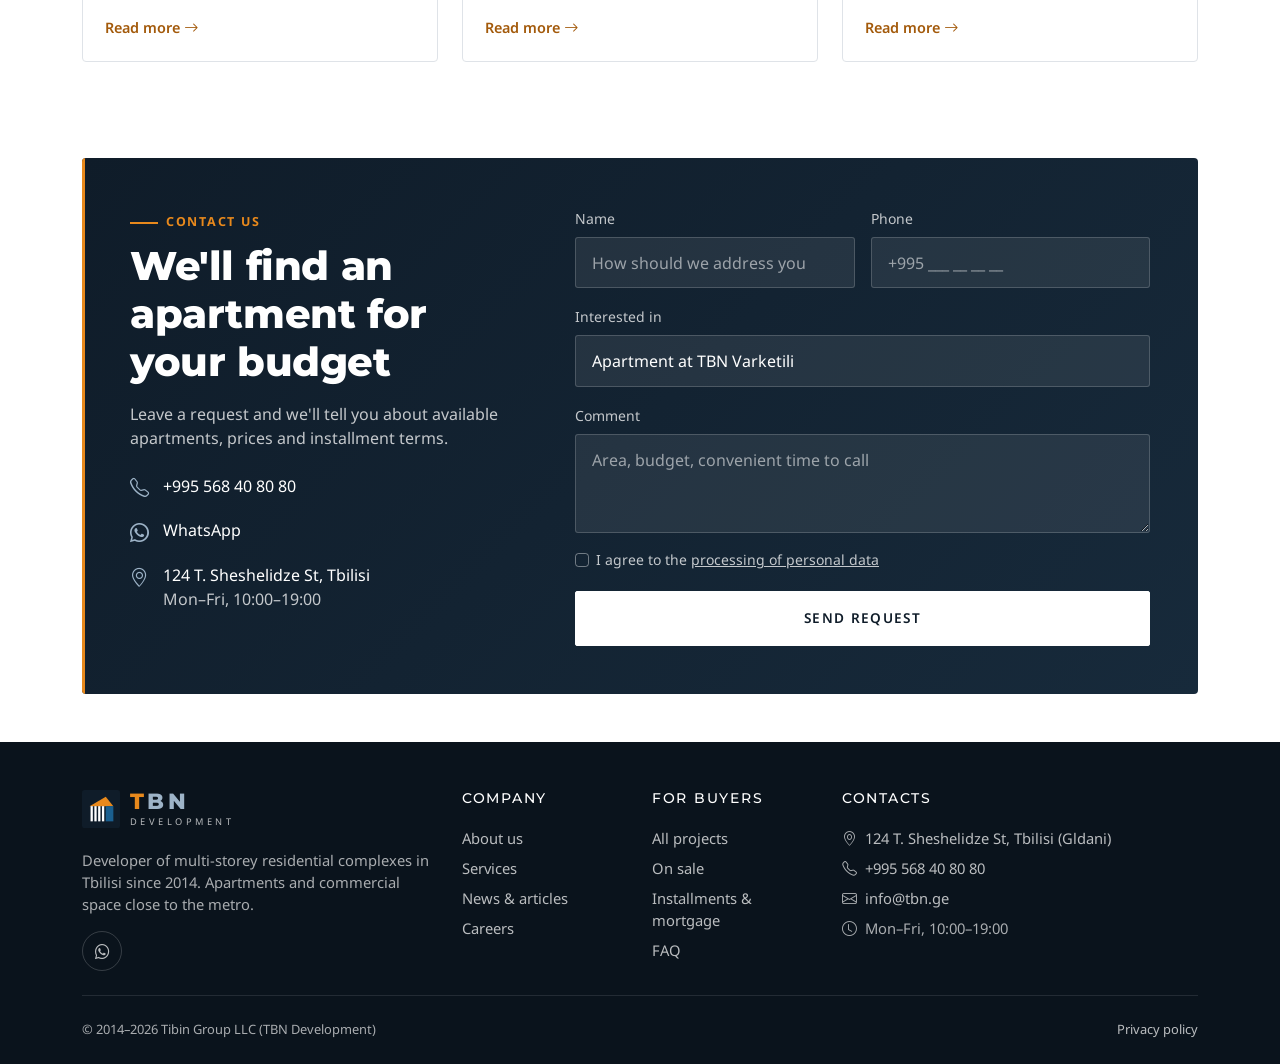
==== commit ae7c1d7e: "Hero: background video from tbn.ge; stricter palette - 18s 720p clip of the original site's Tbilisi " ====
--- a/index.html
+++ b/index.html
@@ -5,7 +5,7 @@
   <meta name="viewport" content="width=device-width, initial-scale=1">
   <title data-i18n="h.title">TBN Development — квартиры у метро в Тбилиси</title>
   <meta name="description" content="TBN Development — девелопер многоэтажных жилых комплексов в Тбилиси с 2014 года. Квартиры рядом с метро в Варкетили и Глдани, рассрочка от застройщика, ипотека." data-i18n-content="h.desc">
-  <meta name="theme-color" content="#0b2b45">
+  <meta name="theme-color" content="#0f1c29">
   <meta property="og:type" content="website">
   <meta property="og:title" content="TBN Development — квартиры у метро в Тбилиси">
   <meta property="og:description" content="Монолитные жилые комплексы рядом с метро. С 2014 года.">
@@ -40,11 +40,16 @@
 
   <main id="main">
     <!-- ===== HERO ===== -->
-    <section class="vx-hero">
-      <div class="vx-hero__grid"></div>
+    <section class="vx-hero vx-hero--video">
+      <!-- Фрагмент аэросъёмки Тбилиси с tbn.ge (18 с, 720p, без звука) -->
+      <video class="vx-hero__video" autoplay muted loop playsinline preload="metadata" poster="assets/video/hero-poster.jpg" aria-hidden="true" data-hero-video>
+        <source src="assets/video/hero.mp4" type="video/mp4">
+      </video>
+      <div class="vx-hero__shade"></div>
       <div class="container position-relative">
-        <div class="row align-items-center g-4 g-lg-5">
-          <div class="col-lg-7">
+        <div class="row align-items-end g-4 g-lg-5">
+          <div class="col-lg-8">
+            <div class="vx-hero__rule"></div>
             <span class="vx-eyebrow" data-i18n="h.eyebrow">Девелопер в Тбилиси с 2014 года</span>
             <h1 class="mt-3 mb-4" data-i18n="h.h1">Квартиры у&nbsp;метро<br><span>по честной цене</span></h1>
             <p class="lead mb-4" data-i18n="h.lead">Строим многоэтажные монолитные жилые комплексы в нескольких минутах от станций метро — с подземным паркингом, детскими площадками и рассрочкой от застройщика.</p>
@@ -52,26 +57,22 @@
               <a href="projects.html" class="btn btn-primary btn-lg" data-i18n="h.ctaProjects">Выбрать квартиру</a>
               <a href="#lead" class="btn btn-outline-light btn-lg" data-i18n="h.ctaConsult">Получить консультацию</a>
             </div>
-            <div class="d-flex flex-wrap gap-4 mt-5 small text-white-50">
-              <span><i class="bi bi-shield-check me-2 text-white"></i><span data-i18n="h.b1">Монолитный каркас</span></span>
-              <span><i class="bi bi-cash-coin me-2 text-white"></i><span data-i18n="h.b2">Рассрочка до 30 месяцев</span></span>
-              <span><i class="bi bi-bank me-2 text-white"></i><span data-i18n="h.b3">Ипотека</span></span>
-            </div>
-          </div>
-          <div class="col-lg-5 d-none d-lg-block">
-            <div class="vx-hero__visual" data-hero-visual>
-              <a class="vx-hero__badge" href="project.html?id=varketili">
-                <i class="bi bi-buildings"></i>
-                <span class="flex-grow-1">
-                  <small class="d-block text-secondary" data-i18n="h.badgeSmall">Сейчас в продаже</small>
-                  <strong data-i18n="h.badge">TBN Varketili — от $1 150 / м²</strong>
-                </span>
-                <i class="bi bi-arrow-right-short fs-3 text-dark"></i>
-              </a>
-            </div>
-          </div>
-        </div>
-      </div>
+          </div>
+          <div class="col-lg-4 d-none d-lg-block">
+            <a class="vx-hero__onsale" href="project.html?id=varketili">
+              <small data-i18n="h.badgeSmall">Сейчас в продаже</small>
+              <strong>TBN Varketili <i class="bi bi-arrow-right-short"></i></strong>
+              <span data-i18n="h.badge">14 этажей · 3 минуты до метро · от $1 150 / м²</span>
+            </a>
+          </div>
+        </div>
+        <div class="vx-hero__facts">
+          <span><strong data-i18n="h.b1">Монолит</strong><span data-i18n="h.b1d">сейсмостойкий каркас</span></span>
+          <span><strong data-i18n="h.b2">30 месяцев</strong><span data-i18n="h.b2d">рассрочка без банка</span></span>
+          <span><strong data-i18n="h.b3">Ипотека</strong><span data-i18n="h.b3d">банки-партнёры</span></span>
+        </div>
+      </div>
+      <button class="vx-hero__toggle" type="button" aria-label="Пауза видео" data-i18n-aria="h.pause" data-hero-toggle><i class="bi bi-pause-fill"></i></button>
     </section>
 
     <!-- ===== ЦИФРЫ ===== -->
--- a/assets/css/style.css
+++ b/assets/css/style.css
@@ -4,29 +4,29 @@
    ========================================================================== */
 
 :root {
-  /* Фирменная палитра TBN (по логотипу tbn.ge: синий #005080 + оранжевый) */
-  --vx-navy: #0b2b45;        /* глубокий синий */
-  --vx-navy-2: #0f3d62;
-  --vx-sky: #5aaee6;         /* светлый синий для тёмного фона */
-  --vx-sky-soft: #e7f2fa;
-  --vx-accent: #f39200;      /* оранжевая «T» логотипа */
-  --vx-accent-dark: #e08600;
-  --vx-accent-ink: #b15e00;  /* оранжевый для мелкого текста на белом (контраст ≥ 4.5) */
-  --vx-sand: #f4f6f8;
-  --vx-text: #15222e;
-  --vx-muted: #5b6875;
-  --vx-border: #e2e7ec;
-  --vx-radius: 14px;
-  --vx-shadow: 0 10px 30px rgba(11, 43, 69, .08);
+  /* Строгая палитра TBN: графитово-синий + сталь; оранжевый логотипа — только тонкий акцент */
+  --vx-navy: #0f1c29;        /* почти чёрный синий */
+  --vx-navy-2: #172a3b;
+  --vx-sky: #9db3c7;         /* стальной голубой для тёмного фона */
+  --vx-sky-soft: #edf1f5;
+  --vx-accent: #e8891c;      /* приглушённый оранжевый из логотипа */
+  --vx-accent-dark: #cf7612;
+  --vx-accent-ink: #a35a0b;  /* оранжевый для мелкого текста на белом (контраст ≥ 4.5) */
+  --vx-sand: #f3f4f6;
+  --vx-text: #131c25;
+  --vx-muted: #5c6670;
+  --vx-border: #dfe3e8;
+  --vx-radius: 4px;
+  --vx-shadow: 0 8px 24px rgba(15, 28, 41, .07);
 
   /* Переопределение переменных Bootstrap */
-  --bs-primary: var(--vx-accent);
-  --bs-primary-rgb: 243, 146, 0;
+  --bs-primary: var(--vx-navy);
+  --bs-primary-rgb: 15, 28, 41;
   --bs-body-font-family: "Noto Sans", "Noto Sans Georgian", system-ui, sans-serif;
   --bs-body-color: var(--vx-text);
   --bs-link-color: var(--vx-accent-ink);
   --bs-link-hover-color: var(--vx-navy);
-  --bs-border-radius: 10px;
+  --bs-border-radius: 3px; --bs-border-radius-lg: 4px; --bs-border-radius-xl: 4px; --bs-border-radius-xxl: 4px;
 }
 
 html { scroll-behavior: smooth; scroll-padding-top: 80px; }
@@ -51,16 +51,23 @@
 img { max-width: 100%; }
 
 /* ---------- Кнопки ---------- */
-.btn { font-weight: 600; padding: .75rem 1.5rem; border-radius: 999px; }
-.btn-sm { padding: .45rem 1rem; }
+.btn { font-weight: 600; padding: .85rem 1.6rem; border-radius: 2px; font-size: .82rem; letter-spacing: .1em; text-transform: uppercase; }
+.btn-sm { padding: .5rem 1rem; font-size: .75rem; }
+.btn-lg { font-size: .85rem; padding: 1rem 1.9rem; }
+html:lang(ka) .btn { text-transform: none; letter-spacing: .02em; font-size: .9rem; }
+/* Основная кнопка: тёмная на светлом фоне, белая на тёмном */
 .btn-primary {
-  --bs-btn-bg: var(--vx-accent); --bs-btn-border-color: var(--vx-accent);
-  --bs-btn-hover-bg: var(--vx-accent-dark); --bs-btn-hover-border-color: var(--vx-accent-dark);
-  --bs-btn-active-bg: var(--vx-accent-dark); --bs-btn-active-border-color: var(--vx-accent-dark);
-  --bs-btn-focus-shadow-rgb: 243, 146, 0;
-  /* тёмный текст на оранжевом: с белым контраст ниже 3:1 */
-  --bs-btn-color: var(--vx-navy); --bs-btn-hover-color: var(--vx-navy); --bs-btn-active-color: var(--vx-navy);
-}
+  --bs-btn-bg: var(--vx-navy); --bs-btn-border-color: var(--vx-navy); --bs-btn-color: #fff;
+  --bs-btn-hover-bg: var(--vx-navy-2); --bs-btn-hover-border-color: var(--vx-navy-2); --bs-btn-hover-color: #fff;
+  --bs-btn-active-bg: #000; --bs-btn-active-border-color: #000; --bs-btn-active-color: #fff;
+  --bs-btn-focus-shadow-rgb: 15, 28, 41;
+}
+.vx-hero .btn-primary, .vx-cta .btn-primary, .vx-section--dark .btn-primary, .vx-page-head .btn-primary {
+  --bs-btn-bg: #fff; --bs-btn-border-color: #fff; --bs-btn-color: var(--vx-navy);
+  --bs-btn-hover-bg: var(--vx-accent); --bs-btn-hover-border-color: var(--vx-accent); --bs-btn-hover-color: var(--vx-navy);
+  --bs-btn-active-bg: var(--vx-accent-dark); --bs-btn-active-border-color: var(--vx-accent-dark); --bs-btn-active-color: var(--vx-navy);
+}
+.btn-outline-light { --bs-btn-border-color: rgba(255,255,255,.55); }
 .btn-outline-light:hover { color: var(--vx-navy); }
 .btn-outline-dark { --bs-btn-color: var(--vx-navy); --bs-btn-border-color: var(--vx-navy); --bs-btn-hover-bg: var(--vx-navy); }
 
@@ -86,7 +93,7 @@
 @media (min-width: 992px) {
   .vx-nav { background: rgba(255,255,255,.94); backdrop-filter: saturate(160%) blur(10px); }
 }
-.vx-nav.is-scrolled { box-shadow: 0 6px 24px rgba(11,43,69,.08); }
+.vx-nav.is-scrolled { box-shadow: 0 6px 24px rgba(15,28,41,.08); }
 .vx-nav .navbar-brand { color: var(--vx-navy); }
 .vx-nav .nav-link {
   color: var(--vx-text); font-weight: 600; font-size: .95rem;
@@ -99,14 +106,14 @@
     height: 2px; background: var(--vx-accent); border-radius: 2px;
   }
 }
-.vx-lang .btn { padding: .3rem .55rem; font-size: .78rem; border-radius: 6px; }
+.vx-lang .btn { padding: .3rem .55rem; font-size: .74rem; border-radius: 2px; letter-spacing: .04em; }
 .vx-lang .btn.active { background: var(--vx-navy); color: #fff; }
 
 /* ---------- Hero ---------- */
 .vx-hero {
   position: relative; overflow: hidden; color: #fff;
   background:
-    radial-gradient(1200px 600px at 85% 20%, rgba(90,174,230,.22), transparent 60%),
+    radial-gradient(1200px 600px at 85% 20%, rgba(157,179,199,.22), transparent 60%),
     linear-gradient(135deg, var(--vx-navy) 0%, var(--vx-navy-2) 100%);
   padding: clamp(4rem, 9vw, 7.5rem) 0 clamp(5rem, 10vw, 8rem);
 }
@@ -117,8 +124,40 @@
   mask-image: linear-gradient(to left, #000 10%, transparent 70%);
 }
 .vx-hero h1 { font-weight: 800; font-size: clamp(2.1rem, 5vw, 3.6rem); line-height: 1.08; }
-.vx-hero h1 span { color: var(--vx-accent); }
+.vx-hero h1 span { color: var(--vx-sky); font-weight: 600; }
 .vx-hero .lead { color: rgba(255,255,255,.78); max-width: 34rem; }
+
+/* ---------- Hero с видео (аэросъёмка Тбилиси со старого tbn.ge) ---------- */
+.vx-hero--video {
+  background: var(--vx-navy);
+  min-height: min(88vh, 860px); display: flex; flex-direction: column; justify-content: center;
+  padding: clamp(5rem, 10vw, 8rem) 0 clamp(6.5rem, 11vw, 9rem);
+}
+.vx-hero__video { position: absolute; inset: 0; width: 100%; height: 100%; object-fit: cover; }
+.vx-hero__shade {
+  position: absolute; inset: 0; pointer-events: none;
+  background:
+    linear-gradient(90deg, rgba(10,18,27,.9) 0%, rgba(10,18,27,.72) 45%, rgba(10,18,27,.3) 100%),
+    linear-gradient(0deg, rgba(10,18,27,.75) 0%, transparent 40%);
+}
+@media (max-width: 767.98px) { .vx-hero__shade { background: rgba(10,18,27,.72); } }
+.vx-hero--video h1 { font-size: clamp(2.3rem, 5.6vw, 4.2rem); letter-spacing: -.02em; }
+.vx-hero__rule { width: 56px; height: 3px; background: var(--vx-accent); margin-bottom: 1.5rem; }
+.vx-hero__facts { border-top: 1px solid rgba(255,255,255,.18); margin-top: 3rem; padding-top: 1.4rem; display: flex; flex-wrap: wrap; gap: .75rem 2.5rem; font-size: .85rem; color: rgba(255,255,255,.75); }
+.vx-hero__facts strong { display: block; color: #fff; font: 700 1.05rem "Montserrat", sans-serif; }
+.vx-hero__onsale {
+  display: block; color: #fff; border: 1px solid rgba(255,255,255,.28); border-left: 3px solid var(--vx-accent);
+  background: rgba(10,18,27,.55); backdrop-filter: blur(6px); padding: 1.1rem 1.25rem; max-width: 20rem; margin-left: auto;
+}
+.vx-hero__onsale:hover { color: #fff; background: rgba(10,18,27,.75); }
+.vx-hero__onsale small { display: block; text-transform: uppercase; letter-spacing: .14em; font-size: .7rem; color: var(--vx-sky); margin-bottom: .35rem; }
+.vx-hero__onsale strong { font: 700 1.15rem "Montserrat", sans-serif; display: block; }
+.vx-hero__onsale span { font-size: .9rem; opacity: .8; }
+.vx-hero__toggle {
+  position: absolute; right: 16px; top: 16px; z-index: 2; width: 38px; height: 38px; border-radius: 50%;
+  border: 1px solid rgba(255,255,255,.4); background: rgba(10,18,27,.4); color: #fff; display: grid; place-items: center;
+}
+.vx-hero__toggle:hover { background: rgba(10,18,27,.7); }
 .vx-eyebrow {
   display: inline-flex; align-items: center; gap: .5rem;
   font-size: .78rem; font-weight: 700; letter-spacing: .14em; text-transform: uppercase;
@@ -128,7 +167,7 @@
 .vx-hero .vx-eyebrow, .vx-section--dark .vx-eyebrow, .vx-cta .vx-eyebrow, .vx-page-head .vx-eyebrow { color: var(--vx-accent); }
 
 .vx-hero__visual {
-  position: relative; border-radius: 22px; overflow: hidden;
+  position: relative; border-radius: var(--vx-radius); overflow: hidden;
   aspect-ratio: 4 / 5; box-shadow: 0 30px 60px rgba(0,0,0,.35);
   background: #0f1720;
 }
@@ -137,10 +176,10 @@
 .vx-hero__badge {
   position: absolute; left: 1rem; right: 1rem; bottom: 1rem;
   background: rgba(255,255,255,.95); color: var(--vx-text);
-  border-radius: 14px; padding: .9rem 1.1rem;
+  border-radius: var(--vx-radius); padding: .9rem 1.1rem;
   display: flex; align-items: center; gap: .85rem;
 }
-.vx-hero__badge i { font-size: 1.5rem; color: var(--vx-accent); }
+
 
 /* ---------- Цифры ---------- */
 .vx-stats { margin-top: -3.5rem; position: relative; z-index: 2; }
@@ -167,7 +206,7 @@
 }
 .vx-service:hover { transform: translateY(-4px); box-shadow: var(--vx-shadow); border-color: transparent; }
 .vx-service__icon {
-  width: 52px; height: 52px; border-radius: 12px; display: grid; place-items: center;
+  width: 52px; height: 52px; border-radius: 2px; display: grid; place-items: center;
   background: var(--vx-sky-soft); color: var(--vx-navy); font-size: 1.4rem; margin-bottom: 1.1rem;
 }
 .vx-service h3 { font-size: 1.12rem; font-weight: 700; }
@@ -179,35 +218,35 @@
   border-radius: var(--vx-radius); overflow: hidden; box-shadow: var(--vx-shadow);
   transition: transform .3s, box-shadow .3s;
 }
-.vx-project:hover { color: inherit; transform: translateY(-5px); box-shadow: 0 18px 40px rgba(11,43,69,.14); }
+.vx-project:hover { color: inherit; transform: translateY(-5px); box-shadow: 0 18px 40px rgba(15,28,41,.14); }
 .vx-project__media { position: relative; aspect-ratio: 4 / 3; overflow: hidden; }
 .vx-project__media > svg, .vx-project__media > img { width: 100%; height: 100%; object-fit: cover; display: block; transition: transform .6s; }
 .vx-project:hover .vx-project__media > svg, .vx-project:hover .vx-project__media > img { transform: scale(1.04); }
 .vx-project__status {
   position: absolute; top: 1rem; left: 1rem; font-size: .75rem; font-weight: 700;
-  padding: .35rem .7rem; border-radius: 999px; background: #fff; color: var(--vx-navy);
+  padding: .35rem .7rem; border-radius: 2px; background: #fff; color: var(--vx-navy);
 }
 .vx-project__status--active { background: var(--vx-accent); color: var(--vx-navy); }
 .vx-project__body { padding: 1.35rem 1.4rem 1.5rem; }
 .vx-project__district { font-size: .8rem; color: var(--vx-muted); text-transform: uppercase; letter-spacing: .08em; font-weight: 600; }
 .vx-project__title { font-size: 1.18rem; font-weight: 700; margin: .35rem 0 .9rem; }
 .vx-project__meta { display: flex; flex-wrap: wrap; gap: .4rem 1.1rem; font-size: .88rem; color: var(--vx-muted); }
-.vx-project__meta i { color: var(--vx-accent); margin-right: .3rem; }
+.vx-project__meta i { color: var(--vx-muted); margin-right: .3rem; }
 
 /* Фильтры */
-.vx-filter .btn { border-radius: 999px; padding: .45rem 1.1rem; font-size: .9rem; border: 1px solid var(--vx-border); background: #fff; color: var(--vx-text); }
+.vx-filter .btn { border-radius: 2px; padding: .45rem 1.1rem; font-size: .9rem; border: 1px solid var(--vx-border); background: #fff; color: var(--vx-text); }
 .vx-filter .btn.active { background: var(--vx-navy); color: #fff; border-color: var(--vx-navy); }
 
 /* ---------- О компании ---------- */
-.vx-about__img { position: relative; border-radius: 22px; overflow: hidden; aspect-ratio: 5 / 4; background: var(--vx-navy); }
+.vx-about__img { position: relative; border-radius: var(--vx-radius); overflow: hidden; aspect-ratio: 5 / 4; background: var(--vx-navy); }
 .vx-about__img > svg, .vx-about__img > img { position: absolute; inset: 0; width: 100%; height: 100%; object-fit: cover; display: block; }
 .vx-check { list-style: none; padding: 0; margin: 0; }
 .vx-check li { display: flex; gap: .75rem; padding: .45rem 0; }
-.vx-check i { color: var(--vx-accent); font-size: 1.15rem; line-height: 1.4; }
+.vx-check i { color: var(--vx-accent-ink); font-size: 1.15rem; line-height: 1.4; }
 
 /* ---------- Этапы ---------- */
 .vx-step { position: relative; padding-top: 1rem; }
-.vx-step__num { font-family: "Montserrat", sans-serif; font-weight: 800; font-size: 2.6rem; color: var(--vx-accent); opacity: .9; line-height: 1; }
+.vx-step__num { font-family: "Montserrat", sans-serif; font-weight: 800; font-size: 2.6rem; color: var(--vx-sky); opacity: 1; line-height: 1; }
 .vx-step h3 { font-size: 1.08rem; font-weight: 700; margin: .8rem 0 .4rem; }
 .vx-step p { color: rgba(255,255,255,.68); font-size: .93rem; margin: 0; }
 .vx-step::before { content: ""; position: absolute; top: 0; left: 0; width: 40px; height: 2px; background: var(--vx-accent); }
@@ -233,11 +272,11 @@
 .vx-client i { font-size: 1.6rem; color: var(--vx-navy); }
 
 /* ---------- CTA + форма ---------- */
-.vx-cta { border-radius: 24px; background: linear-gradient(135deg, var(--vx-navy), var(--vx-navy-2)); color: #fff; overflow: hidden; position: relative; }
-.vx-cta::after { content: ""; position: absolute; right: -80px; top: -80px; width: 280px; height: 280px; border-radius: 50%; border: 40px solid rgba(90,174,230,.12); }
+.vx-cta { border-radius: var(--vx-radius); background: linear-gradient(135deg, var(--vx-navy), var(--vx-navy-2)); color: #fff; overflow: hidden; position: relative; }
+.vx-cta::after { content: ""; position: absolute; left: 0; top: 0; bottom: 0; width: 3px; background: var(--vx-accent); }
 .vx-cta .form-control, .vx-cta .form-select { background: rgba(255,255,255,.08); border-color: rgba(255,255,255,.18); color: #fff; padding: .8rem 1rem; }
 .vx-cta .form-control::placeholder { color: rgba(255,255,255,.55); }
-.vx-cta .form-control:focus, .vx-cta .form-select:focus { background: rgba(255,255,255,.12); border-color: var(--vx-sky); box-shadow: 0 0 0 .2rem rgba(90,174,230,.25); color: #fff; }
+.vx-cta .form-control:focus, .vx-cta .form-select:focus { background: rgba(255,255,255,.12); border-color: var(--vx-sky); box-shadow: 0 0 0 .2rem rgba(157,179,199,.25); color: #fff; }
 .vx-cta .form-select option { color: var(--vx-text); }
 .vx-cta .form-check-input { background-color: transparent; border-color: rgba(255,255,255,.4); }
 .vx-contact-line { display: flex; gap: .85rem; align-items: flex-start; margin-bottom: 1rem; }
@@ -245,7 +284,7 @@
 .vx-contact-line a { color: #fff; }
 
 /* ---------- Подвал ---------- */
-.vx-footer { background: #071d30; color: rgba(255,255,255,.65); font-size: .92rem; }
+.vx-footer { background: #0a131c; color: rgba(255,255,255,.65); font-size: .92rem; }
 .vx-footer h4 { color: #fff; font-size: .9rem; text-transform: uppercase; letter-spacing: .12em; margin-bottom: 1rem; }
 .vx-footer a { color: rgba(255,255,255,.72); }
 .vx-footer a:hover { color: #fff; }
@@ -262,7 +301,7 @@
 .vx-stub { border: 2px dashed var(--vx-border); border-radius: var(--vx-radius); padding: 2.5rem 1.5rem; text-align: center; color: var(--vx-muted); background: #fafbfc; }
 .vx-stub i { font-size: 2rem; color: var(--vx-sky); }
 .vx-spec { display: grid; grid-template-columns: repeat(auto-fit, minmax(150px, 1fr)); gap: 1rem; }
-.vx-spec > div { background: var(--vx-sand); border-radius: 12px; padding: 1rem 1.1rem; }
+.vx-spec > div { background: var(--vx-sand); border-radius: 2px; padding: 1rem 1.1rem; }
 .vx-spec small { display: block; color: var(--vx-muted); font-size: .78rem; text-transform: uppercase; letter-spacing: .06em; }
 .vx-spec strong { font-size: 1.05rem; }
 
@@ -275,12 +314,12 @@
 }
 
 /* ---------- Кнопка «наверх» ---------- */
-.vx-totop { position: fixed; right: 16px; bottom: 16px; width: 46px; height: 46px; border-radius: 50%; background: var(--vx-accent); color: var(--vx-navy); display: grid; place-items: center; box-shadow: var(--vx-shadow); opacity: 0; pointer-events: none; transition: opacity .25s; z-index: 1030; border: 0; }
+.vx-totop { position: fixed; right: 16px; bottom: 16px; width: 46px; height: 46px; border-radius: 50%; background: var(--vx-navy); color: #fff; display: grid; place-items: center; box-shadow: var(--vx-shadow); opacity: 0; pointer-events: none; transition: opacity .25s; z-index: 1030; border: 0; }
 .vx-totop.is-visible { opacity: 1; pointer-events: auto; }
 
 /* ---------- Логотип TBN: «T» оранжевая, «BN» синие ---------- */
 .vx-logo__name .t { color: var(--vx-accent); }
-.vx-logo__name .bn { color: #1d7fc0; }
+.vx-logo__name .bn { color: #1a5f8f; }
 .vx-footer .vx-logo__name .bn, .offcanvas .vx-logo__name .bn { color: #1d7fc0; }
 .vx-footer .vx-logo__name .bn { color: var(--vx-sky); }
 
@@ -290,3 +329,15 @@
 .vx-loc h3 { font-size: 1.1rem; font-weight: 700; margin-bottom: .35rem; }
 .vx-loc p { color: var(--vx-muted); margin: 0; font-size: .93rem; }
 .vx-loc strong { color: var(--vx-navy); }
+
+/* Узкий десктоп (992–1199px): пункты меню в одну строку */
+.vx-nav .nav-link { white-space: nowrap; }
+@media (min-width: 992px) and (max-width: 1199.98px) {
+  .vx-nav .nav-link { padding-left: .55rem !important; padding-right: .55rem !important; font-size: .9rem; }
+}
+
+/* Первый экран на телефоне: факты — в три колонки */
+@media (max-width: 575.98px) {
+  .vx-hero__facts { display: grid; grid-template-columns: repeat(3, 1fr); gap: .75rem; font-size: .72rem; margin-top: 2.25rem; }
+  .vx-hero__facts strong { font-size: .9rem; }
+}
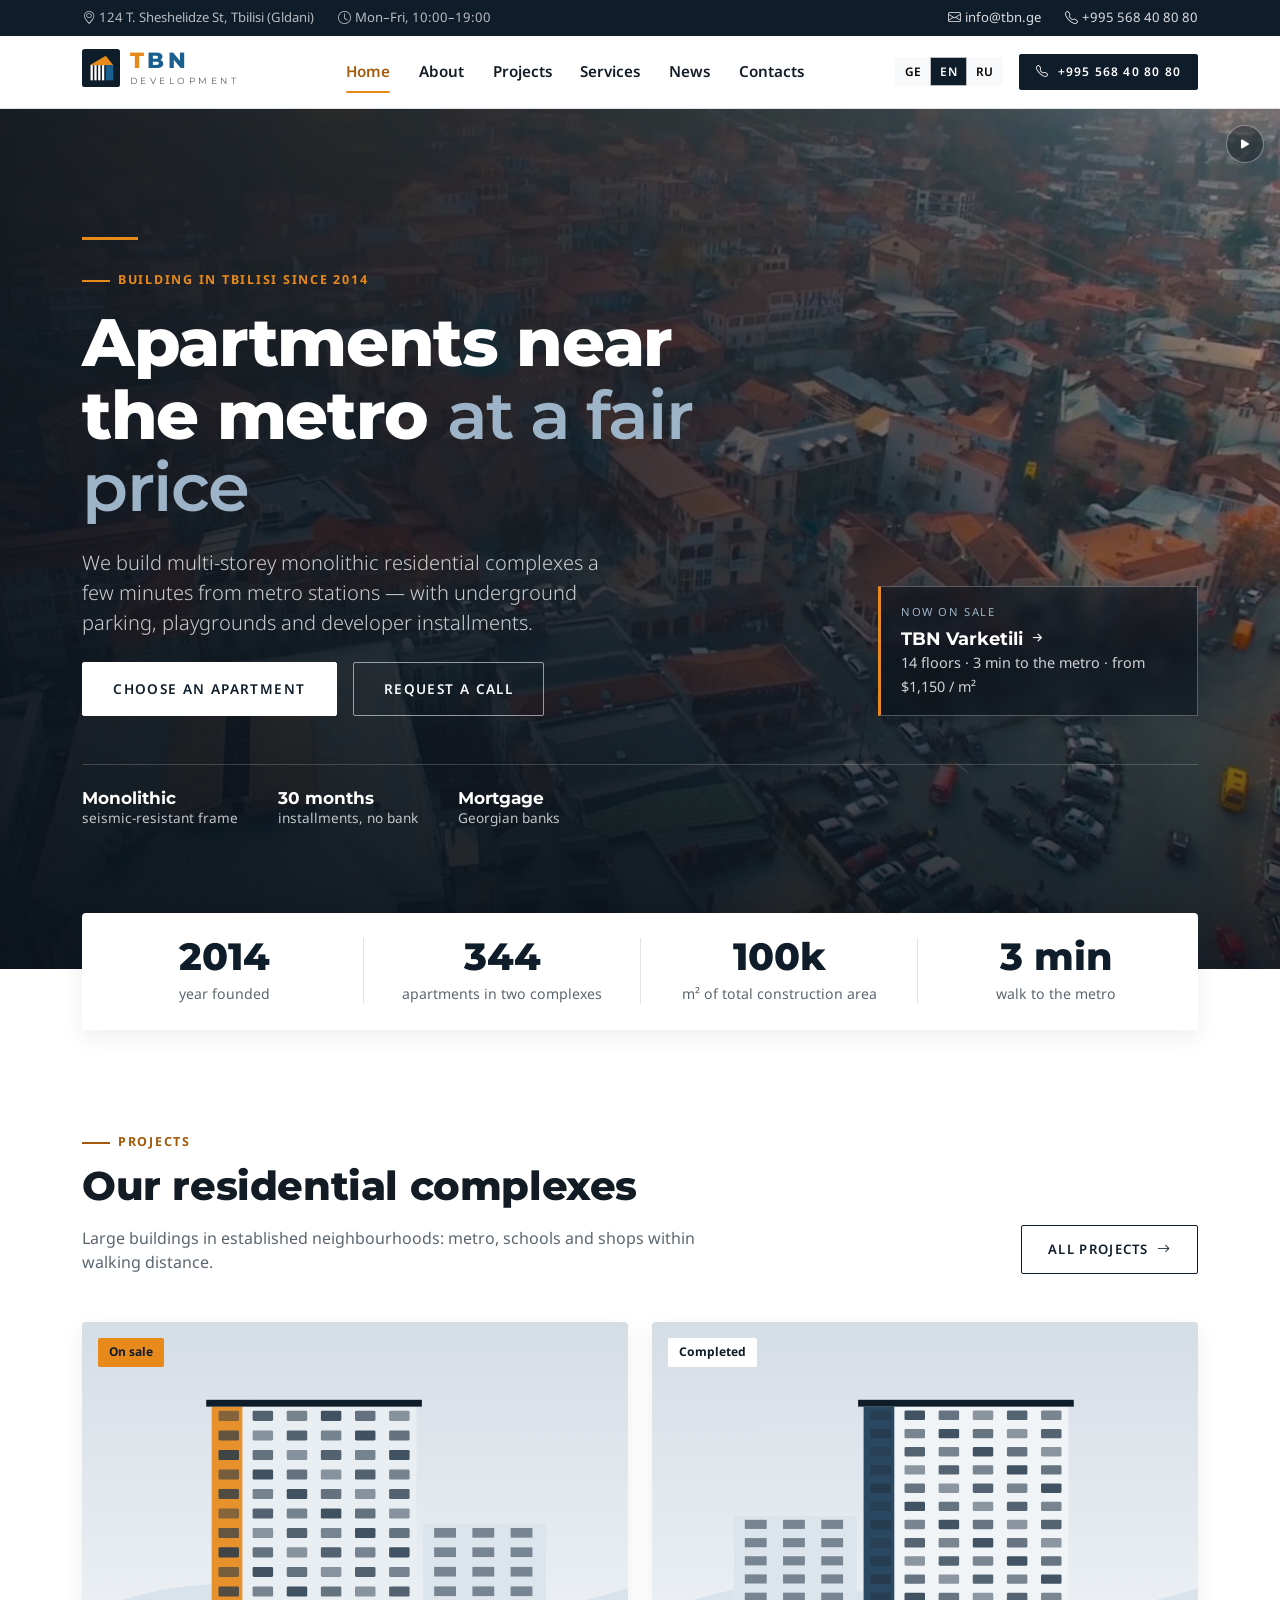
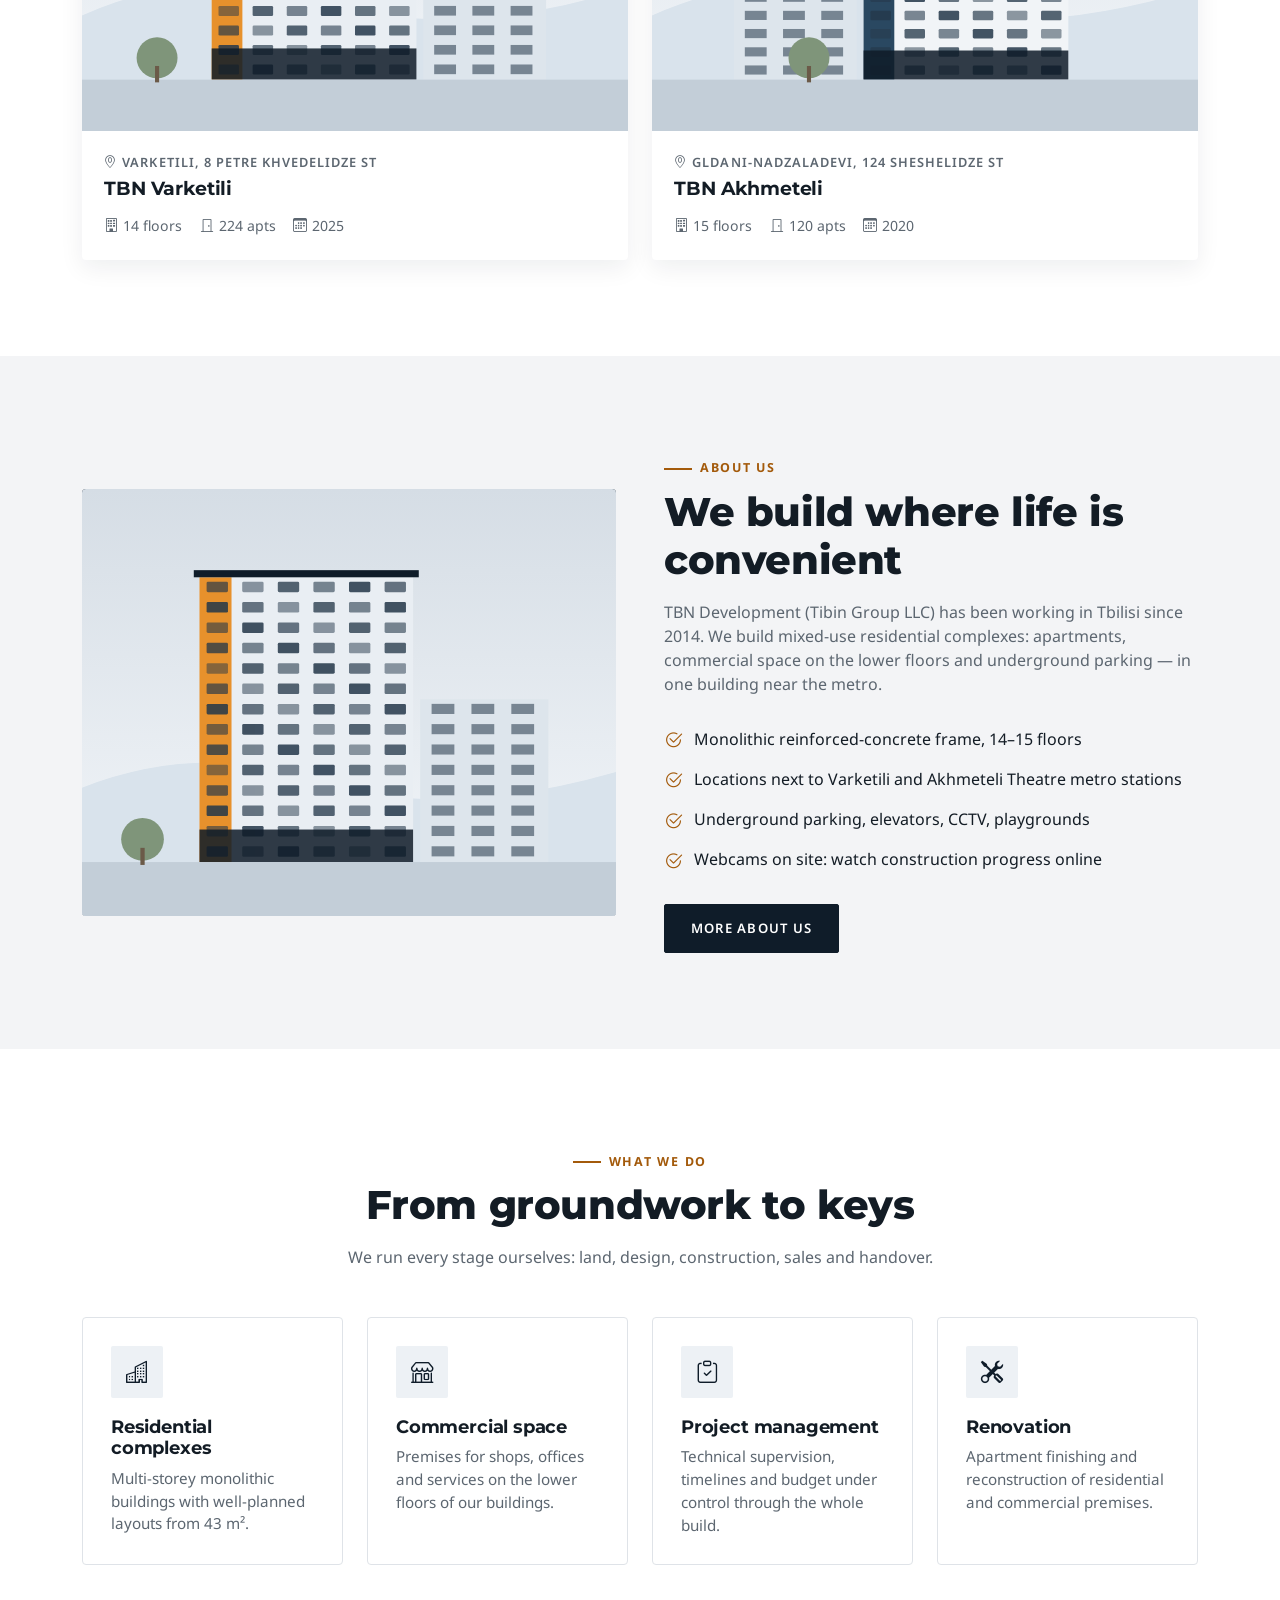
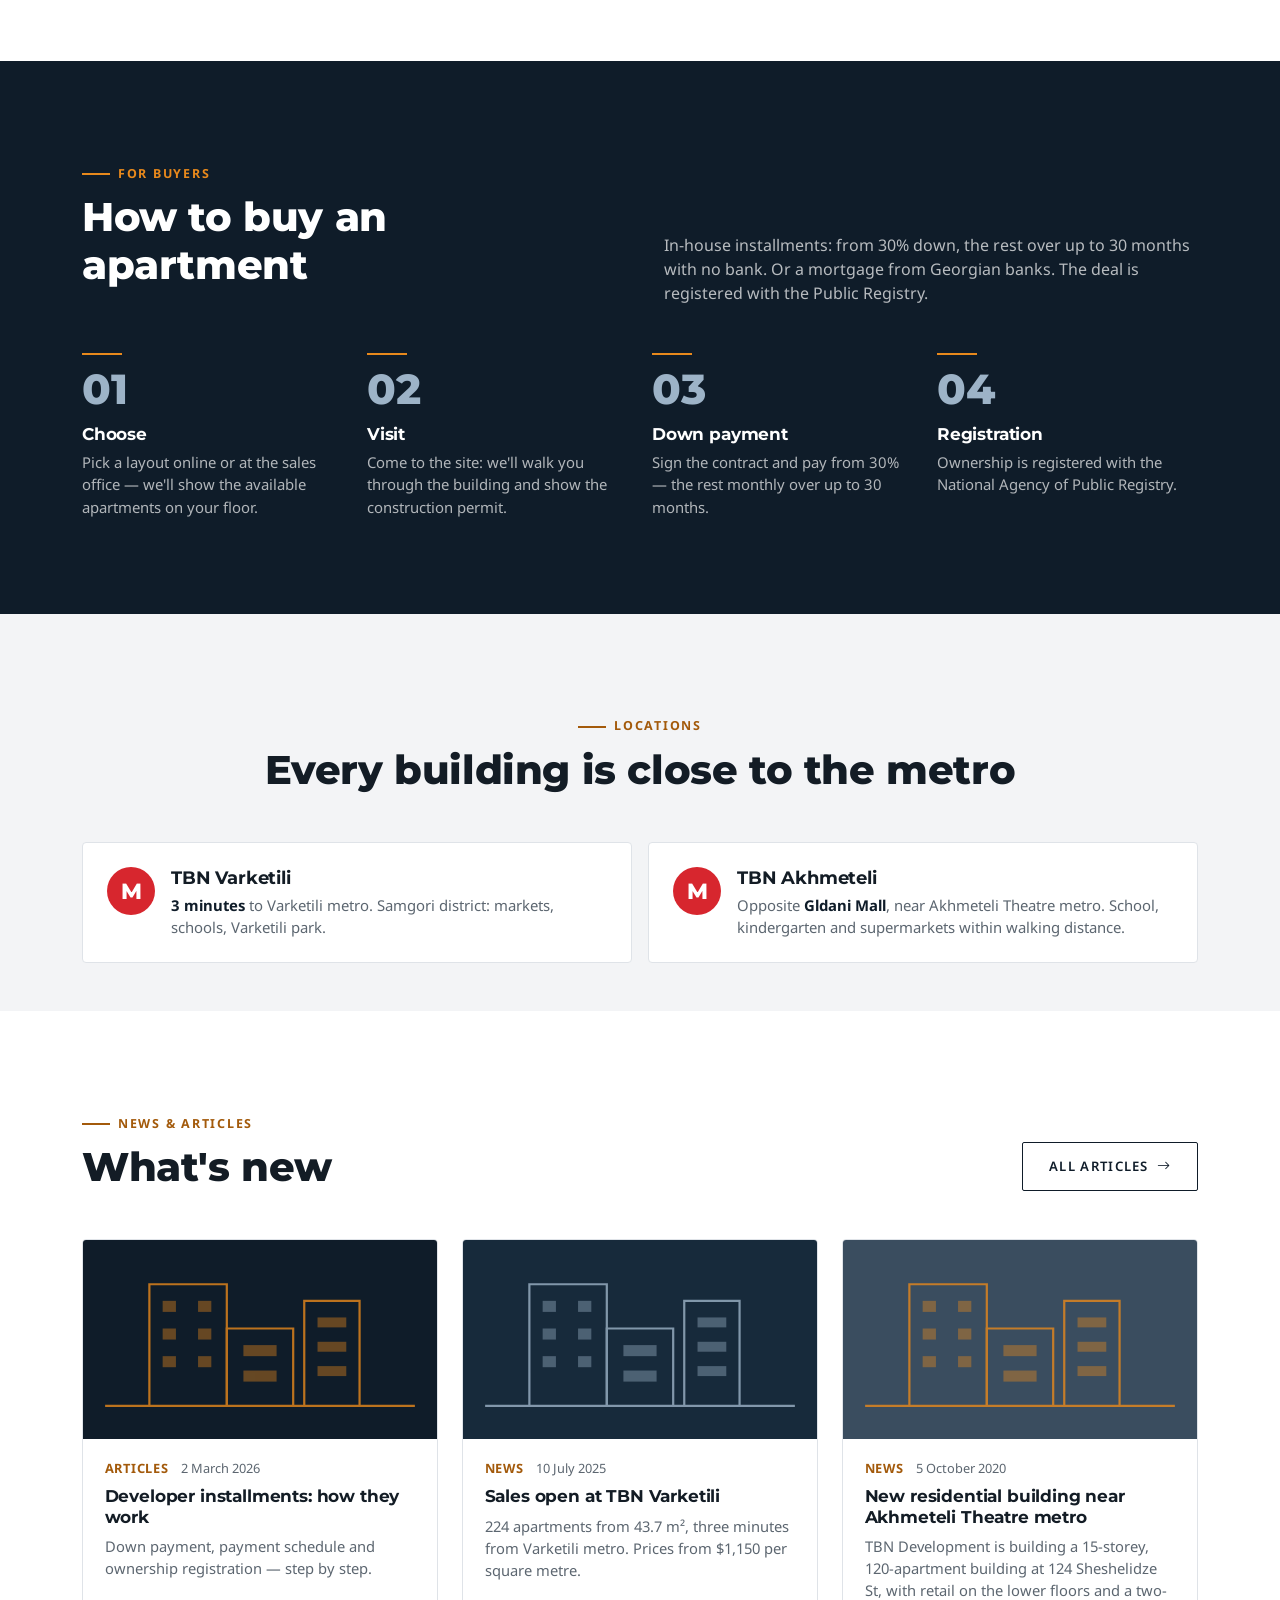
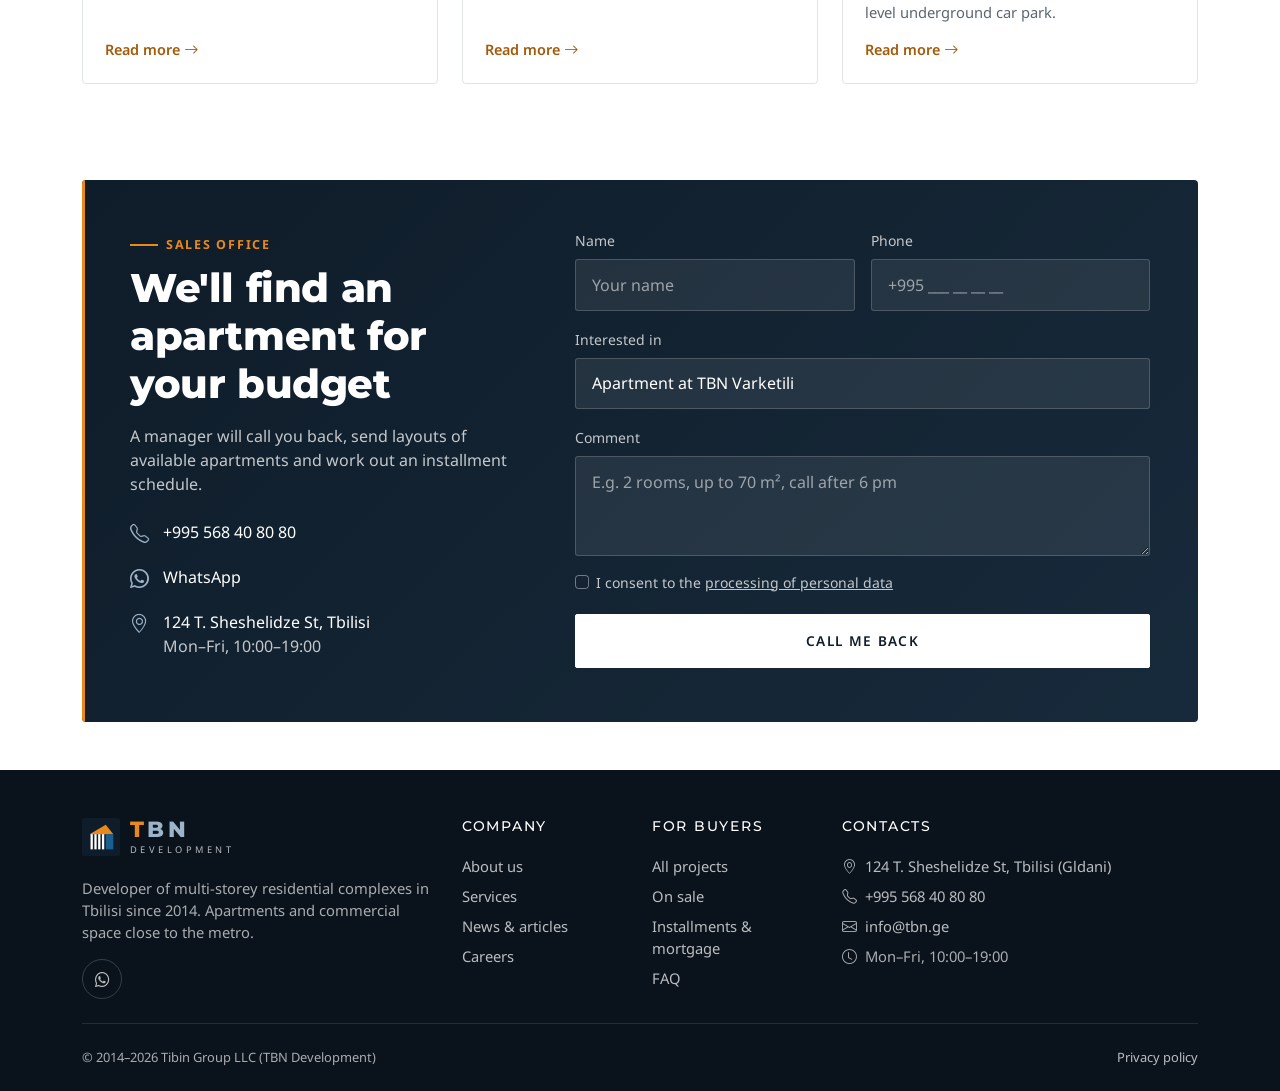
==== commit fba75def: "Replace inherited template content with TBN facts and generic copy - rename vx- prefix to tbn- acros" ====
--- a/index.html
+++ b/index.html
@@ -40,63 +40,63 @@
 
   <main id="main">
     <!-- ===== HERO ===== -->
-    <section class="vx-hero vx-hero--video">
+    <section class="tbn-hero tbn-hero--video">
       <!-- Фрагмент аэросъёмки Тбилиси с tbn.ge (18 с, 720p, без звука) -->
-      <video class="vx-hero__video" autoplay muted loop playsinline preload="metadata" poster="assets/video/hero-poster.jpg" aria-hidden="true" data-hero-video>
+      <video class="tbn-hero__video" autoplay muted loop playsinline preload="metadata" poster="assets/video/hero-poster.jpg" aria-hidden="true" data-hero-video>
         <source src="assets/video/hero.mp4" type="video/mp4">
       </video>
-      <div class="vx-hero__shade"></div>
+      <div class="tbn-hero__shade"></div>
       <div class="container position-relative">
         <div class="row align-items-end g-4 g-lg-5">
           <div class="col-lg-8">
-            <div class="vx-hero__rule"></div>
-            <span class="vx-eyebrow" data-i18n="h.eyebrow">Девелопер в Тбилиси с 2014 года</span>
+            <div class="tbn-hero__rule"></div>
+            <span class="tbn-eyebrow" data-i18n="h.eyebrow">Строим в Тбилиси с 2014 года</span>
             <h1 class="mt-3 mb-4" data-i18n="h.h1">Квартиры у&nbsp;метро<br><span>по честной цене</span></h1>
             <p class="lead mb-4" data-i18n="h.lead">Строим многоэтажные монолитные жилые комплексы в нескольких минутах от станций метро — с подземным паркингом, детскими площадками и рассрочкой от застройщика.</p>
             <div class="d-flex flex-wrap gap-3">
               <a href="projects.html" class="btn btn-primary btn-lg" data-i18n="h.ctaProjects">Выбрать квартиру</a>
-              <a href="#lead" class="btn btn-outline-light btn-lg" data-i18n="h.ctaConsult">Получить консультацию</a>
+              <a href="#lead" class="btn btn-outline-light btn-lg" data-i18n="h.ctaConsult">Заказать звонок</a>
             </div>
           </div>
           <div class="col-lg-4 d-none d-lg-block">
-            <a class="vx-hero__onsale" href="project.html?id=varketili">
+            <a class="tbn-hero__onsale" href="project.html?id=varketili">
               <small data-i18n="h.badgeSmall">Сейчас в продаже</small>
               <strong>TBN Varketili <i class="bi bi-arrow-right-short"></i></strong>
               <span data-i18n="h.badge">14 этажей · 3 минуты до метро · от $1 150 / м²</span>
             </a>
           </div>
         </div>
-        <div class="vx-hero__facts">
+        <div class="tbn-hero__facts">
           <span><strong data-i18n="h.b1">Монолит</strong><span data-i18n="h.b1d">сейсмостойкий каркас</span></span>
           <span><strong data-i18n="h.b2">30 месяцев</strong><span data-i18n="h.b2d">рассрочка без банка</span></span>
-          <span><strong data-i18n="h.b3">Ипотека</strong><span data-i18n="h.b3d">банки-партнёры</span></span>
-        </div>
-      </div>
-      <button class="vx-hero__toggle" type="button" aria-label="Пауза видео" data-i18n-aria="h.pause" data-hero-toggle><i class="bi bi-pause-fill"></i></button>
+          <span><strong data-i18n="h.b3">Ипотека</strong><span data-i18n="h.b3d">банки Грузии</span></span>
+        </div>
+      </div>
+      <button class="tbn-hero__toggle" type="button" aria-label="Пауза видео" data-i18n-aria="h.pause" data-hero-toggle><i class="bi bi-pause-fill"></i></button>
     </section>
 
     <!-- ===== ЦИФРЫ ===== -->
-    <section class="vx-stats" aria-label="Компания в цифрах" data-i18n-aria="h.stats">
-      <div class="container">
-        <div class="vx-stats__card">
+    <section class="tbn-stats" aria-label="Компания в цифрах" data-i18n-aria="h.stats">
+      <div class="container">
+        <div class="tbn-stats__card">
           <div class="row row-cols-2 row-cols-md-4 g-4 text-center">
-            <div class="col"><div class="vx-stat__num" data-count="2014">2014</div><div class="vx-stat__label" data-i18n="h.s1">год основания</div></div>
-            <div class="col"><div class="vx-stat__num" data-count="344">344</div><div class="vx-stat__label" data-i18n="h.s2">квартиры в двух комплексах</div></div>
-            <div class="col"><div class="vx-stat__num" data-count="15">15</div><div class="vx-stat__label" data-i18n="h.s3">этажей — монолит</div></div>
-            <div class="col"><div class="vx-stat__num" data-i18n="h.s4num">3 мин</div><div class="vx-stat__label" data-i18n="h.s4">пешком до метро</div></div>
+            <div class="col"><div class="tbn-stat__num" data-count="2014">2014</div><div class="tbn-stat__label" data-i18n="h.s1">год основания</div></div>
+            <div class="col"><div class="tbn-stat__num" data-count="344">344</div><div class="tbn-stat__label" data-i18n="h.s2">квартиры в двух комплексах</div></div>
+            <div class="col"><div class="tbn-stat__num" data-i18n="h.s3num">100 тыс.</div><div class="tbn-stat__label" data-i18n="h.s3">м² общей площади строительства</div></div>
+            <div class="col"><div class="tbn-stat__num" data-i18n="h.s4num">3 мин</div><div class="tbn-stat__label" data-i18n="h.s4">пешком до метро</div></div>
           </div>
         </div>
       </div>
     </section>
 
     <!-- ===== ПРОЕКТЫ ===== -->
-    <section class="vx-section" id="projects">
+    <section class="tbn-section" id="projects">
       <div class="container">
         <div class="d-flex flex-column flex-md-row justify-content-between align-items-md-end gap-3 mb-5">
           <div>
-            <span class="vx-eyebrow" data-i18n="h.projEyebrow">Проекты</span>
-            <h2 class="vx-section__title" data-i18n="h.projTitle">Наши жилые комплексы</h2>
-            <p class="vx-section__lead mb-0" data-i18n="h.projLead">Большие дома в спальных районах с развитой инфраструктурой: метро, школы, магазины — в шаговой доступности.</p>
+            <span class="tbn-eyebrow" data-i18n="h.projEyebrow">Проекты</span>
+            <h2 class="tbn-section__title" data-i18n="h.projTitle">Наши жилые комплексы</h2>
+            <p class="tbn-section__lead mb-0" data-i18n="h.projLead">Большие дома в спальных районах с развитой инфраструктурой: метро, школы, магазины — в шаговой доступности.</p>
           </div>
           <a href="projects.html" class="btn btn-outline-dark flex-shrink-0"><span data-i18n="h.allProjects">Все проекты</span> <i class="bi bi-arrow-right ms-1"></i></a>
         </div>
@@ -105,17 +105,17 @@
     </section>
 
     <!-- ===== О КОМПАНИИ ===== -->
-    <section class="vx-section vx-section--sand" id="about">
+    <section class="tbn-section tbn-section--sand" id="about">
       <div class="container">
         <div class="row align-items-center g-4 g-lg-5">
-          <div class="col-lg-6 vx-reveal">
-            <div class="vx-about__img" data-about-visual></div>
-          </div>
-          <div class="col-lg-6 vx-reveal">
-            <span class="vx-eyebrow" data-i18n="h.aboutEyebrow">О компании</span>
-            <h2 class="vx-section__title" data-i18n="h.aboutTitle">Строим там, где удобно жить</h2>
-            <p class="vx-section__lead" data-i18n="h.aboutLead">TBN Development (ООО «Тибин Груп») работает в Тбилиси с 2014 года. Мы строим многофункциональные жилые комплексы: квартиры, коммерческие помещения на нижних этажах и подземный паркинг — в одном доме рядом с метро.</p>
-            <ul class="vx-check my-4">
+          <div class="col-lg-6 tbn-reveal">
+            <div class="tbn-about__img" data-about-visual></div>
+          </div>
+          <div class="col-lg-6 tbn-reveal">
+            <span class="tbn-eyebrow" data-i18n="h.aboutEyebrow">О компании</span>
+            <h2 class="tbn-section__title" data-i18n="h.aboutTitle">Строим там, где удобно жить</h2>
+            <p class="tbn-section__lead" data-i18n="h.aboutLead">TBN Development (ООО «Тибин Груп») работает в Тбилиси с 2014 года. Мы строим многофункциональные жилые комплексы: квартиры, коммерческие помещения на нижних этажах и подземный паркинг — в одном доме рядом с метро.</p>
+            <ul class="tbn-check my-4">
               <li><i class="bi bi-check2-circle"></i><span data-i18n="h.a1">Монолитный железобетонный каркас, 14–15 этажей</span></li>
               <li><i class="bi bi-check2-circle"></i><span data-i18n="h.a2">Локации у станций метро «Варкетили» и «Театр Ахметели»</span></li>
               <li><i class="bi bi-check2-circle"></i><span data-i18n="h.a3">Подземный паркинг, лифты, видеонаблюдение, детские площадки</span></li>
@@ -128,38 +128,38 @@
     </section>
 
     <!-- ===== УСЛУГИ ===== -->
-    <section class="vx-section" id="services">
+    <section class="tbn-section" id="services">
       <div class="container">
         <div class="text-center mb-5">
-          <span class="vx-eyebrow" data-i18n="h.servEyebrow">Что мы делаем</span>
-          <h2 class="vx-section__title" data-i18n="h.servTitle">От котлована до ключей</h2>
-          <p class="vx-section__lead mx-auto" data-i18n="h.servLead">Сами ведём проект на всех этапах: участок, проектирование, строительство, продажи и сдача дома.</p>
+          <span class="tbn-eyebrow" data-i18n="h.servEyebrow">Что мы делаем</span>
+          <h2 class="tbn-section__title" data-i18n="h.servTitle">От котлована до ключей</h2>
+          <p class="tbn-section__lead mx-auto" data-i18n="h.servLead">Сами ведём проект на всех этапах: участок, проектирование, строительство, продажи и сдача дома.</p>
         </div>
         <div class="row g-4">
-          <div class="col-sm-6 col-lg-3 vx-reveal">
-            <div class="vx-service">
-              <div class="vx-service__icon"><i class="bi bi-buildings"></i></div>
+          <div class="col-sm-6 col-lg-3 tbn-reveal">
+            <div class="tbn-service">
+              <div class="tbn-service__icon"><i class="bi bi-buildings"></i></div>
               <h3 data-i18n="svc.design.t">Жилые комплексы</h3>
               <p data-i18n="svc.design.d">Многоэтажные монолитные дома с продуманными планировками от 43 м².</p>
             </div>
           </div>
-          <div class="col-sm-6 col-lg-3 vx-reveal">
-            <div class="vx-service">
-              <div class="vx-service__icon"><i class="bi bi-shop"></i></div>
+          <div class="col-sm-6 col-lg-3 tbn-reveal">
+            <div class="tbn-service">
+              <div class="tbn-service__icon"><i class="bi bi-shop"></i></div>
               <h3 data-i18n="svc.build.t">Коммерция</h3>
               <p data-i18n="svc.build.d">Помещения под магазины, офисы и сервисы на нижних этажах наших домов.</p>
             </div>
           </div>
-          <div class="col-sm-6 col-lg-3 vx-reveal">
-            <div class="vx-service">
-              <div class="vx-service__icon"><i class="bi bi-clipboard-check"></i></div>
+          <div class="col-sm-6 col-lg-3 tbn-reveal">
+            <div class="tbn-service">
+              <div class="tbn-service__icon"><i class="bi bi-clipboard-check"></i></div>
               <h3 data-i18n="svc.finish.t">Управление проектом</h3>
               <p data-i18n="svc.finish.d">Технический надзор, сроки и бюджет под контролем на всём цикле стройки.</p>
             </div>
           </div>
-          <div class="col-sm-6 col-lg-3 vx-reveal">
-            <div class="vx-service">
-              <div class="vx-service__icon"><i class="bi bi-tools"></i></div>
+          <div class="col-sm-6 col-lg-3 tbn-reveal">
+            <div class="tbn-service">
+              <div class="tbn-service__icon"><i class="bi bi-tools"></i></div>
               <h3 data-i18n="svc.repair.t">Ремонт</h3>
               <p data-i18n="svc.repair.d">Отделка квартир и реконструкция жилых и коммерческих помещений.</p>
             </div>
@@ -169,46 +169,46 @@
     </section>
 
     <!-- ===== ЭТАПЫ ПОКУПКИ ===== -->
-    <section class="vx-section vx-section--dark">
+    <section class="tbn-section tbn-section--dark">
       <div class="container">
         <div class="row g-4 g-lg-5 align-items-end mb-5">
           <div class="col-lg-6">
-            <span class="vx-eyebrow" data-i18n="h.buyEyebrow">Покупателям</span>
-            <h2 class="vx-section__title" data-i18n="h.buyTitle">Как купить квартиру</h2>
+            <span class="tbn-eyebrow" data-i18n="h.buyEyebrow">Покупателям</span>
+            <h2 class="tbn-section__title" data-i18n="h.buyTitle">Как купить квартиру</h2>
           </div>
           <div class="col-lg-6">
-            <p class="vx-section__lead mb-0" data-i18n="h.buyLead">Внутренняя рассрочка: первый взнос от 30%, остаток — до 30 месяцев без банка. Или ипотека банков-партнёров. Сделка регистрируется в Публичном реестре.</p>
+            <p class="tbn-section__lead mb-0" data-i18n="h.buyLead">Внутренняя рассрочка: первый взнос от 30%, остаток — до 30 месяцев без банка. Или ипотека грузинских банков. Сделка регистрируется в Публичном реестре.</p>
           </div>
         </div>
         <div class="row g-4">
-          <div class="col-sm-6 col-lg-3 vx-reveal"><div class="vx-step"><div class="vx-step__num">01</div><h3 data-i18n="st1.t">Консультация</h3><p data-i18n="st1.d">Подбираем планировку и этаж под ваш бюджет.</p></div></div>
-          <div class="col-sm-6 col-lg-3 vx-reveal"><div class="vx-step"><div class="vx-step__num">02</div><h3 data-i18n="st2.t">Просмотр</h3><p data-i18n="st2.d">Показываем объект, документы и разрешение на строительство.</p></div></div>
-          <div class="col-sm-6 col-lg-3 vx-reveal"><div class="vx-step"><div class="vx-step__num">03</div><h3 data-i18n="st3.t">Договор</h3><p data-i18n="st3.d">Фиксируем цену в долларах и график рассрочки.</p></div></div>
-          <div class="col-sm-6 col-lg-3 vx-reveal"><div class="vx-step"><div class="vx-step__num">04</div><h3 data-i18n="st4.t">Ключи</h3><p data-i18n="st4.d">Регистрация собственности и передача квартиры.</p></div></div>
+          <div class="col-sm-6 col-lg-3 tbn-reveal"><div class="tbn-step"><div class="tbn-step__num">01</div><h3 data-i18n="st1.t">Выбор</h3><p data-i18n="st1.d">Подберите планировку на сайте или в офисе продаж — покажем свободные квартиры на нужном этаже.</p></div></div>
+          <div class="col-sm-6 col-lg-3 tbn-reveal"><div class="tbn-step"><div class="tbn-step__num">02</div><h3 data-i18n="st2.t">Осмотр</h3><p data-i18n="st2.d">Приезжайте на объект: проведём по дому и покажем разрешение на строительство.</p></div></div>
+          <div class="col-sm-6 col-lg-3 tbn-reveal"><div class="tbn-step"><div class="tbn-step__num">03</div><h3 data-i18n="st3.t">Первый взнос</h3><p data-i18n="st3.d">Подписываем договор, вы вносите от 30% — остаток ежемесячно до 30 месяцев.</p></div></div>
+          <div class="col-sm-6 col-lg-3 tbn-reveal"><div class="tbn-step"><div class="tbn-step__num">04</div><h3 data-i18n="st4.t">Регистрация</h3><p data-i18n="st4.d">Право собственности оформляется в Национальном агентстве публичного реестра.</p></div></div>
         </div>
       </div>
     </section>
 
     <!-- ===== ЛОКАЦИИ ===== -->
-    <section class="vx-section vx-section--sand pb-5">
+    <section class="tbn-section tbn-section--sand pb-5">
       <div class="container">
         <div class="text-center mb-5">
-          <span class="vx-eyebrow" data-i18n="h.locEyebrow">Локации</span>
-          <h2 class="vx-section__title" data-i18n="h.locTitle">Каждый дом — рядом с метро</h2>
+          <span class="tbn-eyebrow" data-i18n="h.locEyebrow">Локации</span>
+          <h2 class="tbn-section__title" data-i18n="h.locTitle">Каждый дом — рядом с метро</h2>
         </div>
         <div class="row g-3 justify-content-center">
-          <div class="col-md-6 vx-reveal">
-            <div class="vx-loc">
-              <div class="vx-loc__metro" aria-hidden="true">M</div>
+          <div class="col-md-6 tbn-reveal">
+            <div class="tbn-loc">
+              <div class="tbn-loc__metro" aria-hidden="true">M</div>
               <div>
                 <h3>TBN Varketili</h3>
                 <p data-i18n="loc1"><strong>3 минуты</strong> до метро «Варкетили». Самгорский район: рынки, школы, парк Варкетили.</p>
               </div>
             </div>
           </div>
-          <div class="col-md-6 vx-reveal">
-            <div class="vx-loc">
-              <div class="vx-loc__metro" aria-hidden="true">M</div>
+          <div class="col-md-6 tbn-reveal">
+            <div class="tbn-loc">
+              <div class="tbn-loc__metro" aria-hidden="true">M</div>
               <div>
                 <h3>TBN Akhmeteli</h3>
                 <p data-i18n="loc2">Напротив <strong>Gldani Mall</strong>, рядом с метро «Театр Ахметели». Школа, детсад и супермаркеты в шаговой доступности.</p>
@@ -220,12 +220,12 @@
     </section>
 
     <!-- ===== НОВОСТИ ===== -->
-    <section class="vx-section" id="news">
+    <section class="tbn-section" id="news">
       <div class="container">
         <div class="d-flex flex-column flex-md-row justify-content-between align-items-md-end gap-3 mb-5">
           <div>
-            <span class="vx-eyebrow" data-i18n="h.newsEyebrow">Новости и статьи</span>
-            <h2 class="vx-section__title mb-0" data-i18n="h.newsTitle">Что нового</h2>
+            <span class="tbn-eyebrow" data-i18n="h.newsEyebrow">Новости и статьи</span>
+            <h2 class="tbn-section__title mb-0" data-i18n="h.newsTitle">Что нового</h2>
           </div>
           <a href="news.html" class="btn btn-outline-dark flex-shrink-0"><span data-i18n="h.allNews">Все материалы</span> <i class="bi bi-arrow-right ms-1"></i></a>
         </div>
@@ -236,21 +236,21 @@
     <!-- ===== ЗАЯВКА ===== -->
     <section class="pb-5" id="lead">
       <div class="container">
-        <div class="vx-cta p-4 p-md-5">
+        <div class="tbn-cta p-4 p-md-5">
           <div class="row g-4 g-lg-5 position-relative" style="z-index:1">
             <div class="col-lg-5">
-              <span class="vx-eyebrow" data-i18n="f.eyebrow">Связаться с нами</span>
-              <h2 class="vx-section__title text-white" data-i18n="f.title">Подберём квартиру под ваш бюджет</h2>
-              <p class="opacity-75 mb-4" data-i18n="f.lead">Оставьте заявку — расскажем о свободных квартирах, ценах и условиях рассрочки.</p>
-              <div class="vx-contact-line"><i class="bi bi-telephone"></i><a href="tel:+995568408080">+995 568 40 80 80</a></div>
-              <div class="vx-contact-line"><i class="bi bi-whatsapp"></i><a href="https://wa.me/995568408080" target="_blank" rel="noopener">WhatsApp</a></div>
-              <div class="vx-contact-line"><i class="bi bi-geo-alt"></i><span><span data-i18n="ui.addrShort">Тбилиси, ул. Т. Шешелидзе, 124</span><br><span class="opacity-75" data-i18n="ui.hours">Пн–Пт, 10:00–19:00</span></span></div>
+              <span class="tbn-eyebrow" data-i18n="f.eyebrow">Отдел продаж</span>
+              <h2 class="tbn-section__title text-white" data-i18n="f.title">Подберём квартиру под ваш бюджет</h2>
+              <p class="opacity-75 mb-4" data-i18n="f.lead">Менеджер перезвонит, пришлёт планировки свободных квартир и рассчитает график рассрочки.</p>
+              <div class="tbn-contact-line"><i class="bi bi-telephone"></i><a href="tel:+995568408080">+995 568 40 80 80</a></div>
+              <div class="tbn-contact-line"><i class="bi bi-whatsapp"></i><a href="https://wa.me/995568408080" target="_blank" rel="noopener">WhatsApp</a></div>
+              <div class="tbn-contact-line"><i class="bi bi-geo-alt"></i><span><span data-i18n="ui.addrShort">Тбилиси, ул. Т. Шешелидзе, 124</span><br><span class="opacity-75" data-i18n="ui.hours">Пн–Пт, 10:00–19:00</span></span></div>
             </div>
             <div class="col-lg-7">
               <form class="row g-3" data-lead novalidate>
                 <div class="col-sm-6">
                   <label class="form-label small opacity-75" for="leadName" data-i18n="f.name">Имя</label>
-                  <input class="form-control" id="leadName" name="name" autocomplete="name" placeholder="Как к вам обращаться" data-i18n-ph="f.namePh" required>
+                  <input class="form-control" id="leadName" name="name" autocomplete="name" placeholder="Ваше имя" data-i18n-ph="f.namePh" required>
                   <div class="invalid-feedback" data-i18n="f.nameErr">Введите имя</div>
                 </div>
                 <div class="col-sm-6">
@@ -270,16 +270,16 @@
                 </div>
                 <div class="col-12">
                   <label class="form-label small opacity-75" for="leadMsg" data-i18n="f.msg">Комментарий</label>
-                  <textarea class="form-control" id="leadMsg" name="message" rows="3" placeholder="Площадь, бюджет, удобное время для звонка" data-i18n-ph="f.msgPh"></textarea>
+                  <textarea class="form-control" id="leadMsg" name="message" rows="3" placeholder="Например: 2 комнаты, до 70 м², звонить после 18:00" data-i18n-ph="f.msgPh"></textarea>
                 </div>
                 <div class="col-12">
                   <div class="form-check small">
                     <input class="form-check-input" type="checkbox" id="leadAgree" required>
-                    <label class="form-check-label opacity-75" for="leadAgree" data-i18n="f.agree">Согласен с <a class="text-white text-decoration-underline" href="privacy.html">обработкой персональных данных</a></label>
+                    <label class="form-check-label opacity-75" for="leadAgree" data-i18n="f.agree">Даю согласие на <a class="text-white text-decoration-underline" href="privacy.html">обработку персональных данных</a></label>
                   </div>
                 </div>
                 <div class="col-12">
-                  <button class="btn btn-primary btn-lg w-100" type="submit" data-i18n="f.submit">Отправить заявку</button>
+                  <button class="btn btn-primary btn-lg w-100" type="submit" data-i18n="f.submit">Перезвоните мне</button>
                 </div>
               </form>
             </div>
--- a/assets/css/style.css
+++ b/assets/css/style.css
@@ -5,32 +5,32 @@
 
 :root {
   /* Строгая палитра TBN: графитово-синий + сталь; оранжевый логотипа — только тонкий акцент */
-  --vx-navy: #0f1c29;        /* почти чёрный синий */
-  --vx-navy-2: #172a3b;
-  --vx-sky: #9db3c7;         /* стальной голубой для тёмного фона */
-  --vx-sky-soft: #edf1f5;
-  --vx-accent: #e8891c;      /* приглушённый оранжевый из логотипа */
-  --vx-accent-dark: #cf7612;
-  --vx-accent-ink: #a35a0b;  /* оранжевый для мелкого текста на белом (контраст ≥ 4.5) */
-  --vx-sand: #f3f4f6;
-  --vx-text: #131c25;
-  --vx-muted: #5c6670;
-  --vx-border: #dfe3e8;
-  --vx-radius: 4px;
-  --vx-shadow: 0 8px 24px rgba(15, 28, 41, .07);
+  --tbn-navy: #0f1c29;        /* почти чёрный синий */
+  --tbn-navy-2: #172a3b;
+  --tbn-sky: #9db3c7;         /* стальной голубой для тёмного фона */
+  --tbn-sky-soft: #edf1f5;
+  --tbn-accent: #e8891c;      /* приглушённый оранжевый из логотипа */
+  --tbn-accent-dark: #cf7612;
+  --tbn-accent-ink: #a35a0b;  /* оранжевый для мелкого текста на белом (контраст ≥ 4.5) */
+  --tbn-sand: #f3f4f6;
+  --tbn-text: #131c25;
+  --tbn-muted: #5c6670;
+  --tbn-border: #dfe3e8;
+  --tbn-radius: 4px;
+  --tbn-shadow: 0 8px 24px rgba(15, 28, 41, .07);
 
   /* Переопределение переменных Bootstrap */
-  --bs-primary: var(--vx-navy);
+  --bs-primary: var(--tbn-navy);
   --bs-primary-rgb: 15, 28, 41;
   --bs-body-font-family: "Noto Sans", "Noto Sans Georgian", system-ui, sans-serif;
-  --bs-body-color: var(--vx-text);
-  --bs-link-color: var(--vx-accent-ink);
-  --bs-link-hover-color: var(--vx-navy);
+  --bs-body-color: var(--tbn-text);
+  --bs-link-color: var(--tbn-accent-ink);
+  --bs-link-hover-color: var(--tbn-navy);
   --bs-border-radius: 3px; --bs-border-radius-lg: 4px; --bs-border-radius-xl: 4px; --bs-border-radius-xxl: 4px;
 }
 
 html { scroll-behavior: smooth; scroll-padding-top: 80px; }
-body { background: #fff; color: var(--vx-text); -webkit-font-smoothing: antialiased; }
+body { background: #fff; color: var(--tbn-text); -webkit-font-smoothing: antialiased; }
 
 h1, h2, h3, h4, h5, .display-font, .navbar-brand {
   font-family: "Montserrat", "Noto Sans Georgian", sans-serif;
@@ -42,10 +42,10 @@
 /* ---------- Грузинский: свой шрифт, без капса (Мтаврули), длинные слова переносятся ---------- */
 html:lang(ka) body { font-family: "Noto Sans Georgian", "Noto Sans", sans-serif; }
 html:lang(ka) h1, html:lang(ka) h2, html:lang(ka) h3, html:lang(ka) h4, html:lang(ka) h5 { font-family: "Noto Sans Georgian", sans-serif; letter-spacing: 0; }
-html:lang(ka) .vx-eyebrow, html:lang(ka) .vx-project__district, html:lang(ka) .vx-news__tag,
-html:lang(ka) .vx-spec small, html:lang(ka) .vx-footer h4 { text-transform: none; letter-spacing: .02em; }
-html:lang(ka) .vx-hero h1 { font-size: clamp(1.8rem, 4.2vw, 3.1rem); }
-html:lang(ka) .vx-page-head h1, html:lang(ka) .vx-section__title { font-size: clamp(1.5rem, 3.6vw, 2.4rem); }
+html:lang(ka) .tbn-eyebrow, html:lang(ka) .tbn-project__district, html:lang(ka) .tbn-news__tag,
+html:lang(ka) .tbn-spec small, html:lang(ka) .tbn-footer h4 { text-transform: none; letter-spacing: .02em; }
+html:lang(ka) .tbn-hero h1 { font-size: clamp(1.8rem, 4.2vw, 3.1rem); }
+html:lang(ka) .tbn-page-head h1, html:lang(ka) .tbn-section__title { font-size: clamp(1.5rem, 3.6vw, 2.4rem); }
 html:lang(ka) .nav-link { font-size: .9rem; padding-left: .6rem !important; padding-right: .6rem !important; }
 h1, h2, h3 { overflow-wrap: break-word; hyphens: auto; }
 img { max-width: 100%; }
@@ -57,287 +57,287 @@
 html:lang(ka) .btn { text-transform: none; letter-spacing: .02em; font-size: .9rem; }
 /* Основная кнопка: тёмная на светлом фоне, белая на тёмном */
 .btn-primary {
-  --bs-btn-bg: var(--vx-navy); --bs-btn-border-color: var(--vx-navy); --bs-btn-color: #fff;
-  --bs-btn-hover-bg: var(--vx-navy-2); --bs-btn-hover-border-color: var(--vx-navy-2); --bs-btn-hover-color: #fff;
+  --bs-btn-bg: var(--tbn-navy); --bs-btn-border-color: var(--tbn-navy); --bs-btn-color: #fff;
+  --bs-btn-hover-bg: var(--tbn-navy-2); --bs-btn-hover-border-color: var(--tbn-navy-2); --bs-btn-hover-color: #fff;
   --bs-btn-active-bg: #000; --bs-btn-active-border-color: #000; --bs-btn-active-color: #fff;
   --bs-btn-focus-shadow-rgb: 15, 28, 41;
 }
-.vx-hero .btn-primary, .vx-cta .btn-primary, .vx-section--dark .btn-primary, .vx-page-head .btn-primary {
-  --bs-btn-bg: #fff; --bs-btn-border-color: #fff; --bs-btn-color: var(--vx-navy);
-  --bs-btn-hover-bg: var(--vx-accent); --bs-btn-hover-border-color: var(--vx-accent); --bs-btn-hover-color: var(--vx-navy);
-  --bs-btn-active-bg: var(--vx-accent-dark); --bs-btn-active-border-color: var(--vx-accent-dark); --bs-btn-active-color: var(--vx-navy);
+.tbn-hero .btn-primary, .tbn-cta .btn-primary, .tbn-section--dark .btn-primary, .tbn-page-head .btn-primary {
+  --bs-btn-bg: #fff; --bs-btn-border-color: #fff; --bs-btn-color: var(--tbn-navy);
+  --bs-btn-hover-bg: var(--tbn-accent); --bs-btn-hover-border-color: var(--tbn-accent); --bs-btn-hover-color: var(--tbn-navy);
+  --bs-btn-active-bg: var(--tbn-accent-dark); --bs-btn-active-border-color: var(--tbn-accent-dark); --bs-btn-active-color: var(--tbn-navy);
 }
 .btn-outline-light { --bs-btn-border-color: rgba(255,255,255,.55); }
-.btn-outline-light:hover { color: var(--vx-navy); }
-.btn-outline-dark { --bs-btn-color: var(--vx-navy); --bs-btn-border-color: var(--vx-navy); --bs-btn-hover-bg: var(--vx-navy); }
+.btn-outline-light:hover { color: var(--tbn-navy); }
+.btn-outline-dark { --bs-btn-color: var(--tbn-navy); --bs-btn-border-color: var(--tbn-navy); --bs-btn-hover-bg: var(--tbn-navy); }
 
 /* ---------- Логотип ---------- */
-.vx-logo { display: inline-flex; align-items: center; gap: .6rem; color: inherit; }
-.vx-logo svg { width: 38px; height: 38px; flex: none; }
-.vx-logo__text { display: flex; flex-direction: column; line-height: 1; }
-.vx-logo__name { font-family: "Montserrat", sans-serif; font-weight: 800; font-size: 1.35rem; letter-spacing: .18em; }
-.vx-logo__sub { font-size: .58rem; letter-spacing: .38em; text-transform: uppercase; opacity: .7; margin-top: .25rem; }
+.tbn-logo { display: inline-flex; align-items: center; gap: .6rem; color: inherit; }
+.tbn-logo svg { width: 38px; height: 38px; flex: none; }
+.tbn-logo__text { display: flex; flex-direction: column; line-height: 1; }
+.tbn-logo__name { font-family: "Montserrat", sans-serif; font-weight: 800; font-size: 1.35rem; letter-spacing: .18em; }
+.tbn-logo__sub { font-size: .58rem; letter-spacing: .38em; text-transform: uppercase; opacity: .7; margin-top: .25rem; }
 
 /* ---------- Навигация ---------- */
-.vx-topbar { background: var(--vx-navy); color: rgba(255,255,255,.7); font-size: .82rem; }
-.vx-topbar a { color: rgba(255,255,255,.85); }
-.vx-topbar a:hover { color: #fff; }
-
-.vx-nav {
+.tbn-topbar { background: var(--tbn-navy); color: rgba(255,255,255,.7); font-size: .82rem; }
+.tbn-topbar a { color: rgba(255,255,255,.85); }
+.tbn-topbar a:hover { color: #fff; }
+
+.tbn-nav {
   background: #fff;
-  border-bottom: 1px solid var(--vx-border);
+  border-bottom: 1px solid var(--tbn-border);
   transition: box-shadow .25s;
 }
 /* backdrop-filter создаёт containing block для fixed-потомков и ломает
    мобильное offcanvas-меню, поэтому включаем его только на десктопе */
 @media (min-width: 992px) {
-  .vx-nav { background: rgba(255,255,255,.94); backdrop-filter: saturate(160%) blur(10px); }
-}
-.vx-nav.is-scrolled { box-shadow: 0 6px 24px rgba(15,28,41,.08); }
-.vx-nav .navbar-brand { color: var(--vx-navy); }
-.vx-nav .nav-link {
-  color: var(--vx-text); font-weight: 600; font-size: .95rem;
+  .tbn-nav { background: rgba(255,255,255,.94); backdrop-filter: saturate(160%) blur(10px); }
+}
+.tbn-nav.is-scrolled { box-shadow: 0 6px 24px rgba(15,28,41,.08); }
+.tbn-nav .navbar-brand { color: var(--tbn-navy); }
+.tbn-nav .nav-link {
+  color: var(--tbn-text); font-weight: 600; font-size: .95rem;
   padding: .5rem .9rem !important; position: relative;
 }
-.vx-nav .nav-link:hover, .vx-nav .nav-link.active { color: var(--vx-accent-ink); }
+.tbn-nav .nav-link:hover, .tbn-nav .nav-link.active { color: var(--tbn-accent-ink); }
 @media (min-width: 992px) {
-  .vx-nav .nav-link.active::after {
+  .tbn-nav .nav-link.active::after {
     content: ""; position: absolute; left: .9rem; right: .9rem; bottom: -2px;
-    height: 2px; background: var(--vx-accent); border-radius: 2px;
+    height: 2px; background: var(--tbn-accent); border-radius: 2px;
   }
 }
-.vx-lang .btn { padding: .3rem .55rem; font-size: .74rem; border-radius: 2px; letter-spacing: .04em; }
-.vx-lang .btn.active { background: var(--vx-navy); color: #fff; }
+.tbn-lang .btn { padding: .3rem .55rem; font-size: .74rem; border-radius: 2px; letter-spacing: .04em; }
+.tbn-lang .btn.active { background: var(--tbn-navy); color: #fff; }
 
 /* ---------- Hero ---------- */
-.vx-hero {
+.tbn-hero {
   position: relative; overflow: hidden; color: #fff;
   background:
     radial-gradient(1200px 600px at 85% 20%, rgba(157,179,199,.22), transparent 60%),
-    linear-gradient(135deg, var(--vx-navy) 0%, var(--vx-navy-2) 100%);
+    linear-gradient(135deg, var(--tbn-navy) 0%, var(--tbn-navy-2) 100%);
   padding: clamp(4rem, 9vw, 7.5rem) 0 clamp(5rem, 10vw, 8rem);
 }
-.vx-hero__grid {
+.tbn-hero__grid {
   position: absolute; inset: 0; opacity: .08; pointer-events: none;
   background-image: linear-gradient(#fff 1px, transparent 1px), linear-gradient(90deg, #fff 1px, transparent 1px);
   background-size: 56px 56px;
   mask-image: linear-gradient(to left, #000 10%, transparent 70%);
 }
-.vx-hero h1 { font-weight: 800; font-size: clamp(2.1rem, 5vw, 3.6rem); line-height: 1.08; }
-.vx-hero h1 span { color: var(--vx-sky); font-weight: 600; }
-.vx-hero .lead { color: rgba(255,255,255,.78); max-width: 34rem; }
+.tbn-hero h1 { font-weight: 800; font-size: clamp(2.1rem, 5vw, 3.6rem); line-height: 1.08; }
+.tbn-hero h1 span { color: var(--tbn-sky); font-weight: 600; }
+.tbn-hero .lead { color: rgba(255,255,255,.78); max-width: 34rem; }
 
 /* ---------- Hero с видео (аэросъёмка Тбилиси со старого tbn.ge) ---------- */
-.vx-hero--video {
-  background: var(--vx-navy);
+.tbn-hero--video {
+  background: var(--tbn-navy);
   min-height: min(88vh, 860px); display: flex; flex-direction: column; justify-content: center;
   padding: clamp(5rem, 10vw, 8rem) 0 clamp(6.5rem, 11vw, 9rem);
 }
-.vx-hero__video { position: absolute; inset: 0; width: 100%; height: 100%; object-fit: cover; }
-.vx-hero__shade {
+.tbn-hero__video { position: absolute; inset: 0; width: 100%; height: 100%; object-fit: cover; }
+.tbn-hero__shade {
   position: absolute; inset: 0; pointer-events: none;
   background:
     linear-gradient(90deg, rgba(10,18,27,.9) 0%, rgba(10,18,27,.72) 45%, rgba(10,18,27,.3) 100%),
     linear-gradient(0deg, rgba(10,18,27,.75) 0%, transparent 40%);
 }
-@media (max-width: 767.98px) { .vx-hero__shade { background: rgba(10,18,27,.72); } }
-.vx-hero--video h1 { font-size: clamp(2.3rem, 5.6vw, 4.2rem); letter-spacing: -.02em; }
-.vx-hero__rule { width: 56px; height: 3px; background: var(--vx-accent); margin-bottom: 1.5rem; }
-.vx-hero__facts { border-top: 1px solid rgba(255,255,255,.18); margin-top: 3rem; padding-top: 1.4rem; display: flex; flex-wrap: wrap; gap: .75rem 2.5rem; font-size: .85rem; color: rgba(255,255,255,.75); }
-.vx-hero__facts strong { display: block; color: #fff; font: 700 1.05rem "Montserrat", sans-serif; }
-.vx-hero__onsale {
-  display: block; color: #fff; border: 1px solid rgba(255,255,255,.28); border-left: 3px solid var(--vx-accent);
+@media (max-width: 767.98px) { .tbn-hero__shade { background: rgba(10,18,27,.72); } }
+.tbn-hero--video h1 { font-size: clamp(2.3rem, 5.6vw, 4.2rem); letter-spacing: -.02em; }
+.tbn-hero__rule { width: 56px; height: 3px; background: var(--tbn-accent); margin-bottom: 1.5rem; }
+.tbn-hero__facts { border-top: 1px solid rgba(255,255,255,.18); margin-top: 3rem; padding-top: 1.4rem; display: flex; flex-wrap: wrap; gap: .75rem 2.5rem; font-size: .85rem; color: rgba(255,255,255,.75); }
+.tbn-hero__facts strong { display: block; color: #fff; font: 700 1.05rem "Montserrat", sans-serif; }
+.tbn-hero__onsale {
+  display: block; color: #fff; border: 1px solid rgba(255,255,255,.28); border-left: 3px solid var(--tbn-accent);
   background: rgba(10,18,27,.55); backdrop-filter: blur(6px); padding: 1.1rem 1.25rem; max-width: 20rem; margin-left: auto;
 }
-.vx-hero__onsale:hover { color: #fff; background: rgba(10,18,27,.75); }
-.vx-hero__onsale small { display: block; text-transform: uppercase; letter-spacing: .14em; font-size: .7rem; color: var(--vx-sky); margin-bottom: .35rem; }
-.vx-hero__onsale strong { font: 700 1.15rem "Montserrat", sans-serif; display: block; }
-.vx-hero__onsale span { font-size: .9rem; opacity: .8; }
-.vx-hero__toggle {
+.tbn-hero__onsale:hover { color: #fff; background: rgba(10,18,27,.75); }
+.tbn-hero__onsale small { display: block; text-transform: uppercase; letter-spacing: .14em; font-size: .7rem; color: var(--tbn-sky); margin-bottom: .35rem; }
+.tbn-hero__onsale strong { font: 700 1.15rem "Montserrat", sans-serif; display: block; }
+.tbn-hero__onsale span { font-size: .9rem; opacity: .8; }
+.tbn-hero__toggle {
   position: absolute; right: 16px; top: 16px; z-index: 2; width: 38px; height: 38px; border-radius: 50%;
   border: 1px solid rgba(255,255,255,.4); background: rgba(10,18,27,.4); color: #fff; display: grid; place-items: center;
 }
-.vx-hero__toggle:hover { background: rgba(10,18,27,.7); }
-.vx-eyebrow {
+.tbn-hero__toggle:hover { background: rgba(10,18,27,.7); }
+.tbn-eyebrow {
   display: inline-flex; align-items: center; gap: .5rem;
   font-size: .78rem; font-weight: 700; letter-spacing: .14em; text-transform: uppercase;
-  color: var(--vx-accent-ink);
-}
-.vx-eyebrow::before { content: ""; width: 28px; height: 2px; background: currentColor; }
-.vx-hero .vx-eyebrow, .vx-section--dark .vx-eyebrow, .vx-cta .vx-eyebrow, .vx-page-head .vx-eyebrow { color: var(--vx-accent); }
-
-.vx-hero__visual {
-  position: relative; border-radius: var(--vx-radius); overflow: hidden;
+  color: var(--tbn-accent-ink);
+}
+.tbn-eyebrow::before { content: ""; width: 28px; height: 2px; background: currentColor; }
+.tbn-hero .tbn-eyebrow, .tbn-section--dark .tbn-eyebrow, .tbn-cta .tbn-eyebrow, .tbn-page-head .tbn-eyebrow { color: var(--tbn-accent); }
+
+.tbn-hero__visual {
+  position: relative; border-radius: var(--tbn-radius); overflow: hidden;
   aspect-ratio: 4 / 5; box-shadow: 0 30px 60px rgba(0,0,0,.35);
   background: #0f1720;
 }
 /* Иллюстрация вместо рендера. Когда появятся фото — <img> с object-fit: cover. */
-.vx-hero__visual > svg, .vx-hero__visual > img { position: absolute; inset: 0; width: 100%; height: 100%; object-fit: cover; display: block; }
-.vx-hero__badge {
+.tbn-hero__visual > svg, .tbn-hero__visual > img { position: absolute; inset: 0; width: 100%; height: 100%; object-fit: cover; display: block; }
+.tbn-hero__badge {
   position: absolute; left: 1rem; right: 1rem; bottom: 1rem;
-  background: rgba(255,255,255,.95); color: var(--vx-text);
-  border-radius: var(--vx-radius); padding: .9rem 1.1rem;
+  background: rgba(255,255,255,.95); color: var(--tbn-text);
+  border-radius: var(--tbn-radius); padding: .9rem 1.1rem;
   display: flex; align-items: center; gap: .85rem;
 }
 
 
 /* ---------- Цифры ---------- */
-.vx-stats { margin-top: -3.5rem; position: relative; z-index: 2; }
-.vx-stats__card { background: #fff; border-radius: var(--vx-radius); box-shadow: var(--vx-shadow); padding: 1.6rem 1rem; }
-.vx-stat__num { font-family: "Montserrat", sans-serif; font-weight: 800; font-size: clamp(1.7rem, 3.4vw, 2.4rem); color: var(--vx-navy); line-height: 1; }
-.vx-stat__label { color: var(--vx-muted); font-size: .88rem; margin-top: .4rem; }
+.tbn-stats { margin-top: -3.5rem; position: relative; z-index: 2; }
+.tbn-stats__card { background: #fff; border-radius: var(--tbn-radius); box-shadow: var(--tbn-shadow); padding: 1.6rem 1rem; }
+.tbn-stat__num { font-family: "Montserrat", sans-serif; font-weight: 800; font-size: clamp(1.7rem, 3.4vw, 2.4rem); color: var(--tbn-navy); line-height: 1; }
+.tbn-stat__label { color: var(--tbn-muted); font-size: .88rem; margin-top: .4rem; }
 @media (min-width: 768px) {
-  .vx-stats__card .col + .col { border-left: 1px solid var(--vx-border); }
+  .tbn-stats__card .col + .col { border-left: 1px solid var(--tbn-border); }
 }
 
 /* ---------- Секции ---------- */
-.vx-section { padding: clamp(3.5rem, 8vw, 6rem) 0; }
-.vx-section--sand { background: var(--vx-sand); }
-.vx-section--dark { background: var(--vx-navy); color: #fff; }
-.vx-section__title { font-weight: 800; font-size: clamp(1.7rem, 3.4vw, 2.5rem); margin: .6rem 0 1rem; }
-.vx-section__lead { color: var(--vx-muted); max-width: 40rem; }
-.vx-section--dark .vx-section__lead { color: rgba(255,255,255,.7); }
+.tbn-section { padding: clamp(3.5rem, 8vw, 6rem) 0; }
+.tbn-section--sand { background: var(--tbn-sand); }
+.tbn-section--dark { background: var(--tbn-navy); color: #fff; }
+.tbn-section__title { font-weight: 800; font-size: clamp(1.7rem, 3.4vw, 2.5rem); margin: .6rem 0 1rem; }
+.tbn-section__lead { color: var(--tbn-muted); max-width: 40rem; }
+.tbn-section--dark .tbn-section__lead { color: rgba(255,255,255,.7); }
 
 /* ---------- Услуги ---------- */
-.vx-service {
-  height: 100%; padding: 1.75rem; border-radius: var(--vx-radius);
-  border: 1px solid var(--vx-border); background: #fff;
+.tbn-service {
+  height: 100%; padding: 1.75rem; border-radius: var(--tbn-radius);
+  border: 1px solid var(--tbn-border); background: #fff;
   transition: transform .25s, box-shadow .25s, border-color .25s;
 }
-.vx-service:hover { transform: translateY(-4px); box-shadow: var(--vx-shadow); border-color: transparent; }
-.vx-service__icon {
+.tbn-service:hover { transform: translateY(-4px); box-shadow: var(--tbn-shadow); border-color: transparent; }
+.tbn-service__icon {
   width: 52px; height: 52px; border-radius: 2px; display: grid; place-items: center;
-  background: var(--vx-sky-soft); color: var(--vx-navy); font-size: 1.4rem; margin-bottom: 1.1rem;
-}
-.vx-service h3 { font-size: 1.12rem; font-weight: 700; }
-.vx-service p { color: var(--vx-muted); margin: 0; font-size: .95rem; }
+  background: var(--tbn-sky-soft); color: var(--tbn-navy); font-size: 1.4rem; margin-bottom: 1.1rem;
+}
+.tbn-service h3 { font-size: 1.12rem; font-weight: 700; }
+.tbn-service p { color: var(--tbn-muted); margin: 0; font-size: .95rem; }
 
 /* ---------- Карточки проектов ---------- */
-.vx-project {
+.tbn-project {
   display: block; height: 100%; color: inherit; background: #fff;
-  border-radius: var(--vx-radius); overflow: hidden; box-shadow: var(--vx-shadow);
+  border-radius: var(--tbn-radius); overflow: hidden; box-shadow: var(--tbn-shadow);
   transition: transform .3s, box-shadow .3s;
 }
-.vx-project:hover { color: inherit; transform: translateY(-5px); box-shadow: 0 18px 40px rgba(15,28,41,.14); }
-.vx-project__media { position: relative; aspect-ratio: 4 / 3; overflow: hidden; }
-.vx-project__media > svg, .vx-project__media > img { width: 100%; height: 100%; object-fit: cover; display: block; transition: transform .6s; }
-.vx-project:hover .vx-project__media > svg, .vx-project:hover .vx-project__media > img { transform: scale(1.04); }
-.vx-project__status {
+.tbn-project:hover { color: inherit; transform: translateY(-5px); box-shadow: 0 18px 40px rgba(15,28,41,.14); }
+.tbn-project__media { position: relative; aspect-ratio: 4 / 3; overflow: hidden; }
+.tbn-project__media > svg, .tbn-project__media > img { width: 100%; height: 100%; object-fit: cover; display: block; transition: transform .6s; }
+.tbn-project:hover .tbn-project__media > svg, .tbn-project:hover .tbn-project__media > img { transform: scale(1.04); }
+.tbn-project__status {
   position: absolute; top: 1rem; left: 1rem; font-size: .75rem; font-weight: 700;
-  padding: .35rem .7rem; border-radius: 2px; background: #fff; color: var(--vx-navy);
-}
-.vx-project__status--active { background: var(--vx-accent); color: var(--vx-navy); }
-.vx-project__body { padding: 1.35rem 1.4rem 1.5rem; }
-.vx-project__district { font-size: .8rem; color: var(--vx-muted); text-transform: uppercase; letter-spacing: .08em; font-weight: 600; }
-.vx-project__title { font-size: 1.18rem; font-weight: 700; margin: .35rem 0 .9rem; }
-.vx-project__meta { display: flex; flex-wrap: wrap; gap: .4rem 1.1rem; font-size: .88rem; color: var(--vx-muted); }
-.vx-project__meta i { color: var(--vx-muted); margin-right: .3rem; }
+  padding: .35rem .7rem; border-radius: 2px; background: #fff; color: var(--tbn-navy);
+}
+.tbn-project__status--active { background: var(--tbn-accent); color: var(--tbn-navy); }
+.tbn-project__body { padding: 1.35rem 1.4rem 1.5rem; }
+.tbn-project__district { font-size: .8rem; color: var(--tbn-muted); text-transform: uppercase; letter-spacing: .08em; font-weight: 600; }
+.tbn-project__title { font-size: 1.18rem; font-weight: 700; margin: .35rem 0 .9rem; }
+.tbn-project__meta { display: flex; flex-wrap: wrap; gap: .4rem 1.1rem; font-size: .88rem; color: var(--tbn-muted); }
+.tbn-project__meta i { color: var(--tbn-muted); margin-right: .3rem; }
 
 /* Фильтры */
-.vx-filter .btn { border-radius: 2px; padding: .45rem 1.1rem; font-size: .9rem; border: 1px solid var(--vx-border); background: #fff; color: var(--vx-text); }
-.vx-filter .btn.active { background: var(--vx-navy); color: #fff; border-color: var(--vx-navy); }
+.tbn-filter .btn { border-radius: 2px; padding: .45rem 1.1rem; font-size: .9rem; border: 1px solid var(--tbn-border); background: #fff; color: var(--tbn-text); }
+.tbn-filter .btn.active { background: var(--tbn-navy); color: #fff; border-color: var(--tbn-navy); }
 
 /* ---------- О компании ---------- */
-.vx-about__img { position: relative; border-radius: var(--vx-radius); overflow: hidden; aspect-ratio: 5 / 4; background: var(--vx-navy); }
-.vx-about__img > svg, .vx-about__img > img { position: absolute; inset: 0; width: 100%; height: 100%; object-fit: cover; display: block; }
-.vx-check { list-style: none; padding: 0; margin: 0; }
-.vx-check li { display: flex; gap: .75rem; padding: .45rem 0; }
-.vx-check i { color: var(--vx-accent-ink); font-size: 1.15rem; line-height: 1.4; }
+.tbn-about__img { position: relative; border-radius: var(--tbn-radius); overflow: hidden; aspect-ratio: 5 / 4; background: var(--tbn-navy); }
+.tbn-about__img > svg, .tbn-about__img > img { position: absolute; inset: 0; width: 100%; height: 100%; object-fit: cover; display: block; }
+.tbn-check { list-style: none; padding: 0; margin: 0; }
+.tbn-check li { display: flex; gap: .75rem; padding: .45rem 0; }
+.tbn-check i { color: var(--tbn-accent-ink); font-size: 1.15rem; line-height: 1.4; }
 
 /* ---------- Этапы ---------- */
-.vx-step { position: relative; padding-top: 1rem; }
-.vx-step__num { font-family: "Montserrat", sans-serif; font-weight: 800; font-size: 2.6rem; color: var(--vx-sky); opacity: 1; line-height: 1; }
-.vx-step h3 { font-size: 1.08rem; font-weight: 700; margin: .8rem 0 .4rem; }
-.vx-step p { color: rgba(255,255,255,.68); font-size: .93rem; margin: 0; }
-.vx-step::before { content: ""; position: absolute; top: 0; left: 0; width: 40px; height: 2px; background: var(--vx-accent); }
+.tbn-step { position: relative; padding-top: 1rem; }
+.tbn-step__num { font-family: "Montserrat", sans-serif; font-weight: 800; font-size: 2.6rem; color: var(--tbn-sky); opacity: 1; line-height: 1; }
+.tbn-step h3 { font-size: 1.08rem; font-weight: 700; margin: .8rem 0 .4rem; }
+.tbn-step p { color: rgba(255,255,255,.68); font-size: .93rem; margin: 0; }
+.tbn-step::before { content: ""; position: absolute; top: 0; left: 0; width: 40px; height: 2px; background: var(--tbn-accent); }
 
 /* ---------- Новости ---------- */
-.vx-news { display: flex; flex-direction: column; height: 100%; color: inherit; border-radius: var(--vx-radius); overflow: hidden; background: #fff; border: 1px solid var(--vx-border); transition: box-shadow .25s; }
-.vx-news:hover { color: inherit; box-shadow: var(--vx-shadow); }
-.vx-news__media { aspect-ratio: 16 / 9; overflow: hidden; }
-.vx-news__media svg { width: 100%; height: 100%; display: block; }
-.vx-news__body { padding: 1.25rem 1.35rem 1.4rem; display: flex; flex-direction: column; flex: 1; }
-.vx-news__meta { font-size: .8rem; color: var(--vx-muted); display: flex; gap: .75rem; }
-.vx-news__tag { color: var(--vx-accent-ink); font-weight: 700; text-transform: uppercase; letter-spacing: .06em; }
-.vx-news h3 { font-size: 1.05rem; font-weight: 700; margin: .5rem 0; }
-.vx-news p { color: var(--vx-muted); font-size: .92rem; }
-.vx-news__more { margin-top: auto; font-weight: 600; font-size: .9rem; color: var(--vx-accent-ink); }
+.tbn-news { display: flex; flex-direction: column; height: 100%; color: inherit; border-radius: var(--tbn-radius); overflow: hidden; background: #fff; border: 1px solid var(--tbn-border); transition: box-shadow .25s; }
+.tbn-news:hover { color: inherit; box-shadow: var(--tbn-shadow); }
+.tbn-news__media { aspect-ratio: 16 / 9; overflow: hidden; }
+.tbn-news__media svg { width: 100%; height: 100%; display: block; }
+.tbn-news__body { padding: 1.25rem 1.35rem 1.4rem; display: flex; flex-direction: column; flex: 1; }
+.tbn-news__meta { font-size: .8rem; color: var(--tbn-muted); display: flex; gap: .75rem; }
+.tbn-news__tag { color: var(--tbn-accent-ink); font-weight: 700; text-transform: uppercase; letter-spacing: .06em; }
+.tbn-news h3 { font-size: 1.05rem; font-weight: 700; margin: .5rem 0; }
+.tbn-news p { color: var(--tbn-muted); font-size: .92rem; }
+.tbn-news__more { margin-top: auto; font-weight: 600; font-size: .9rem; color: var(--tbn-accent-ink); }
 
 /* ---------- Клиенты ---------- */
-.vx-client {
+.tbn-client {
   height: 100%; display: flex; align-items: center; gap: .9rem;
-  padding: 1.2rem 1.3rem; border-radius: var(--vx-radius); background: #fff; border: 1px solid var(--vx-border);
+  padding: 1.2rem 1.3rem; border-radius: var(--tbn-radius); background: #fff; border: 1px solid var(--tbn-border);
   font-weight: 600;
 }
-.vx-client i { font-size: 1.6rem; color: var(--vx-navy); }
+.tbn-client i { font-size: 1.6rem; color: var(--tbn-navy); }
 
 /* ---------- CTA + форма ---------- */
-.vx-cta { border-radius: var(--vx-radius); background: linear-gradient(135deg, var(--vx-navy), var(--vx-navy-2)); color: #fff; overflow: hidden; position: relative; }
-.vx-cta::after { content: ""; position: absolute; left: 0; top: 0; bottom: 0; width: 3px; background: var(--vx-accent); }
-.vx-cta .form-control, .vx-cta .form-select { background: rgba(255,255,255,.08); border-color: rgba(255,255,255,.18); color: #fff; padding: .8rem 1rem; }
-.vx-cta .form-control::placeholder { color: rgba(255,255,255,.55); }
-.vx-cta .form-control:focus, .vx-cta .form-select:focus { background: rgba(255,255,255,.12); border-color: var(--vx-sky); box-shadow: 0 0 0 .2rem rgba(157,179,199,.25); color: #fff; }
-.vx-cta .form-select option { color: var(--vx-text); }
-.vx-cta .form-check-input { background-color: transparent; border-color: rgba(255,255,255,.4); }
-.vx-contact-line { display: flex; gap: .85rem; align-items: flex-start; margin-bottom: 1rem; }
-.vx-contact-line i { font-size: 1.2rem; color: var(--vx-sky); }
-.vx-contact-line a { color: #fff; }
+.tbn-cta { border-radius: var(--tbn-radius); background: linear-gradient(135deg, var(--tbn-navy), var(--tbn-navy-2)); color: #fff; overflow: hidden; position: relative; }
+.tbn-cta::after { content: ""; position: absolute; left: 0; top: 0; bottom: 0; width: 3px; background: var(--tbn-accent); }
+.tbn-cta .form-control, .tbn-cta .form-select { background: rgba(255,255,255,.08); border-color: rgba(255,255,255,.18); color: #fff; padding: .8rem 1rem; }
+.tbn-cta .form-control::placeholder { color: rgba(255,255,255,.55); }
+.tbn-cta .form-control:focus, .tbn-cta .form-select:focus { background: rgba(255,255,255,.12); border-color: var(--tbn-sky); box-shadow: 0 0 0 .2rem rgba(157,179,199,.25); color: #fff; }
+.tbn-cta .form-select option { color: var(--tbn-text); }
+.tbn-cta .form-check-input { background-color: transparent; border-color: rgba(255,255,255,.4); }
+.tbn-contact-line { display: flex; gap: .85rem; align-items: flex-start; margin-bottom: 1rem; }
+.tbn-contact-line i { font-size: 1.2rem; color: var(--tbn-sky); }
+.tbn-contact-line a { color: #fff; }
 
 /* ---------- Подвал ---------- */
-.vx-footer { background: #0a131c; color: rgba(255,255,255,.65); font-size: .92rem; }
-.vx-footer h4 { color: #fff; font-size: .9rem; text-transform: uppercase; letter-spacing: .12em; margin-bottom: 1rem; }
-.vx-footer a { color: rgba(255,255,255,.72); }
-.vx-footer a:hover { color: #fff; }
-.vx-footer ul { list-style: none; padding: 0; margin: 0; }
-.vx-footer li { padding: .25rem 0; }
-.vx-social { display: inline-grid; place-items: center; width: 40px; height: 40px; border-radius: 50%; border: 1px solid rgba(255,255,255,.18); }
-.vx-social:hover { background: var(--vx-accent); border-color: var(--vx-accent); }
+.tbn-footer { background: #0a131c; color: rgba(255,255,255,.65); font-size: .92rem; }
+.tbn-footer h4 { color: #fff; font-size: .9rem; text-transform: uppercase; letter-spacing: .12em; margin-bottom: 1rem; }
+.tbn-footer a { color: rgba(255,255,255,.72); }
+.tbn-footer a:hover { color: #fff; }
+.tbn-footer ul { list-style: none; padding: 0; margin: 0; }
+.tbn-footer li { padding: .25rem 0; }
+.tbn-social { display: inline-grid; place-items: center; width: 40px; height: 40px; border-radius: 50%; border: 1px solid rgba(255,255,255,.18); }
+.tbn-social:hover { background: var(--tbn-accent); border-color: var(--tbn-accent); }
 
 /* ---------- Внутренние страницы ---------- */
-.vx-page-head { background: var(--vx-navy); color: #fff; padding: clamp(3rem, 7vw, 5rem) 0 clamp(2.5rem, 6vw, 4rem); position: relative; overflow: hidden; }
-.vx-page-head h1 { font-weight: 800; font-size: clamp(1.9rem, 4.5vw, 3rem); }
-.vx-page-head .breadcrumb { --bs-breadcrumb-divider-color: rgba(255,255,255,.4); --bs-breadcrumb-item-active-color: rgba(255,255,255,.6); font-size: .88rem; }
-.vx-page-head .breadcrumb a { color: var(--vx-sky); }
-.vx-stub { border: 2px dashed var(--vx-border); border-radius: var(--vx-radius); padding: 2.5rem 1.5rem; text-align: center; color: var(--vx-muted); background: #fafbfc; }
-.vx-stub i { font-size: 2rem; color: var(--vx-sky); }
-.vx-spec { display: grid; grid-template-columns: repeat(auto-fit, minmax(150px, 1fr)); gap: 1rem; }
-.vx-spec > div { background: var(--vx-sand); border-radius: 2px; padding: 1rem 1.1rem; }
-.vx-spec small { display: block; color: var(--vx-muted); font-size: .78rem; text-transform: uppercase; letter-spacing: .06em; }
-.vx-spec strong { font-size: 1.05rem; }
+.tbn-page-head { background: var(--tbn-navy); color: #fff; padding: clamp(3rem, 7vw, 5rem) 0 clamp(2.5rem, 6vw, 4rem); position: relative; overflow: hidden; }
+.tbn-page-head h1 { font-weight: 800; font-size: clamp(1.9rem, 4.5vw, 3rem); }
+.tbn-page-head .breadcrumb { --bs-breadcrumb-divider-color: rgba(255,255,255,.4); --bs-breadcrumb-item-active-color: rgba(255,255,255,.6); font-size: .88rem; }
+.tbn-page-head .breadcrumb a { color: var(--tbn-sky); }
+.tbn-stub { border: 2px dashed var(--tbn-border); border-radius: var(--tbn-radius); padding: 2.5rem 1.5rem; text-align: center; color: var(--tbn-muted); background: #fafbfc; }
+.tbn-stub i { font-size: 2rem; color: var(--tbn-sky); }
+.tbn-spec { display: grid; grid-template-columns: repeat(auto-fit, minmax(150px, 1fr)); gap: 1rem; }
+.tbn-spec > div { background: var(--tbn-sand); border-radius: 2px; padding: 1rem 1.1rem; }
+.tbn-spec small { display: block; color: var(--tbn-muted); font-size: .78rem; text-transform: uppercase; letter-spacing: .06em; }
+.tbn-spec strong { font-size: 1.05rem; }
 
 /* ---------- Плавное появление ---------- */
-.vx-reveal { opacity: 0; transform: translateY(18px); transition: opacity .7s ease, transform .7s ease; }
-.vx-reveal.is-visible { opacity: 1; transform: none; }
+.tbn-reveal { opacity: 0; transform: translateY(18px); transition: opacity .7s ease, transform .7s ease; }
+.tbn-reveal.is-visible { opacity: 1; transform: none; }
 @media (prefers-reduced-motion: reduce) {
-  .vx-reveal { opacity: 1; transform: none; transition: none; }
+  .tbn-reveal { opacity: 1; transform: none; transition: none; }
   html { scroll-behavior: auto; }
 }
 
 /* ---------- Кнопка «наверх» ---------- */
-.vx-totop { position: fixed; right: 16px; bottom: 16px; width: 46px; height: 46px; border-radius: 50%; background: var(--vx-navy); color: #fff; display: grid; place-items: center; box-shadow: var(--vx-shadow); opacity: 0; pointer-events: none; transition: opacity .25s; z-index: 1030; border: 0; }
-.vx-totop.is-visible { opacity: 1; pointer-events: auto; }
+.tbn-totop { position: fixed; right: 16px; bottom: 16px; width: 46px; height: 46px; border-radius: 50%; background: var(--tbn-navy); color: #fff; display: grid; place-items: center; box-shadow: var(--tbn-shadow); opacity: 0; pointer-events: none; transition: opacity .25s; z-index: 1030; border: 0; }
+.tbn-totop.is-visible { opacity: 1; pointer-events: auto; }
 
 /* ---------- Логотип TBN: «T» оранжевая, «BN» синие ---------- */
-.vx-logo__name .t { color: var(--vx-accent); }
-.vx-logo__name .bn { color: #1a5f8f; }
-.vx-footer .vx-logo__name .bn, .offcanvas .vx-logo__name .bn { color: #1d7fc0; }
-.vx-footer .vx-logo__name .bn { color: var(--vx-sky); }
+.tbn-logo__name .t { color: var(--tbn-accent); }
+.tbn-logo__name .bn { color: #1a5f8f; }
+.tbn-footer .tbn-logo__name .bn, .offcanvas .tbn-logo__name .bn { color: #1d7fc0; }
+.tbn-footer .tbn-logo__name .bn { color: var(--tbn-sky); }
 
 /* ---------- Локации у метро ---------- */
-.vx-loc { height: 100%; border-radius: var(--vx-radius); background: #fff; border: 1px solid var(--vx-border); padding: 1.5rem; display: flex; gap: 1rem; }
-.vx-loc__metro { flex: none; width: 48px; height: 48px; border-radius: 50%; background: #d7262e; color: #fff; display: grid; place-items: center; font: 800 1.35rem "Montserrat", sans-serif; }
-.vx-loc h3 { font-size: 1.1rem; font-weight: 700; margin-bottom: .35rem; }
-.vx-loc p { color: var(--vx-muted); margin: 0; font-size: .93rem; }
-.vx-loc strong { color: var(--vx-navy); }
+.tbn-loc { height: 100%; border-radius: var(--tbn-radius); background: #fff; border: 1px solid var(--tbn-border); padding: 1.5rem; display: flex; gap: 1rem; }
+.tbn-loc__metro { flex: none; width: 48px; height: 48px; border-radius: 50%; background: #d7262e; color: #fff; display: grid; place-items: center; font: 800 1.35rem "Montserrat", sans-serif; }
+.tbn-loc h3 { font-size: 1.1rem; font-weight: 700; margin-bottom: .35rem; }
+.tbn-loc p { color: var(--tbn-muted); margin: 0; font-size: .93rem; }
+.tbn-loc strong { color: var(--tbn-navy); }
 
 /* Узкий десктоп (992–1199px): пункты меню в одну строку */
-.vx-nav .nav-link { white-space: nowrap; }
+.tbn-nav .nav-link { white-space: nowrap; }
 @media (min-width: 992px) and (max-width: 1199.98px) {
-  .vx-nav .nav-link { padding-left: .55rem !important; padding-right: .55rem !important; font-size: .9rem; }
+  .tbn-nav .nav-link { padding-left: .55rem !important; padding-right: .55rem !important; font-size: .9rem; }
 }
 
 /* Первый экран на телефоне: факты — в три колонки */
 @media (max-width: 575.98px) {
-  .vx-hero__facts { display: grid; grid-template-columns: repeat(3, 1fr); gap: .75rem; font-size: .72rem; margin-top: 2.25rem; }
-  .vx-hero__facts strong { font-size: .9rem; }
-}
+  .tbn-hero__facts { display: grid; grid-template-columns: repeat(3, 1fr); gap: .75rem; font-size: .72rem; margin-top: 2.25rem; }
+  .tbn-hero__facts strong { font-size: .9rem; }
+}
